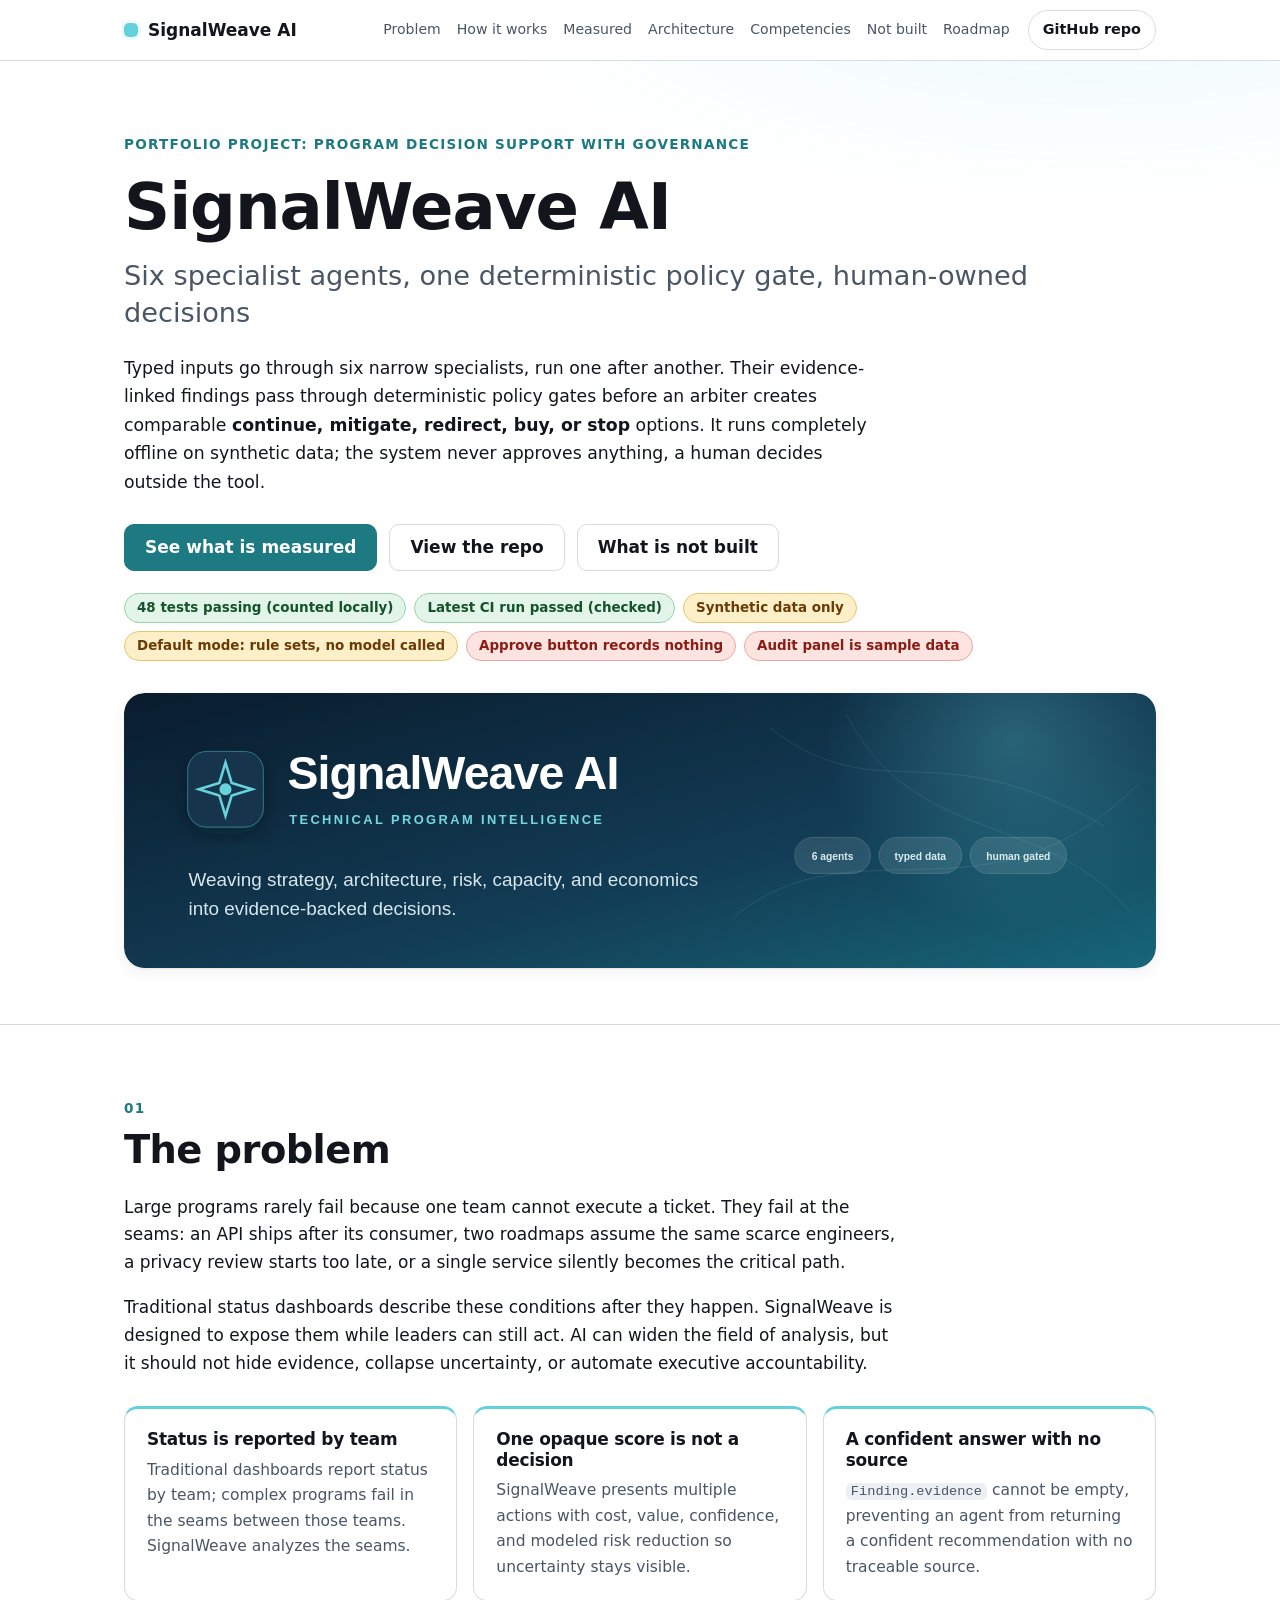
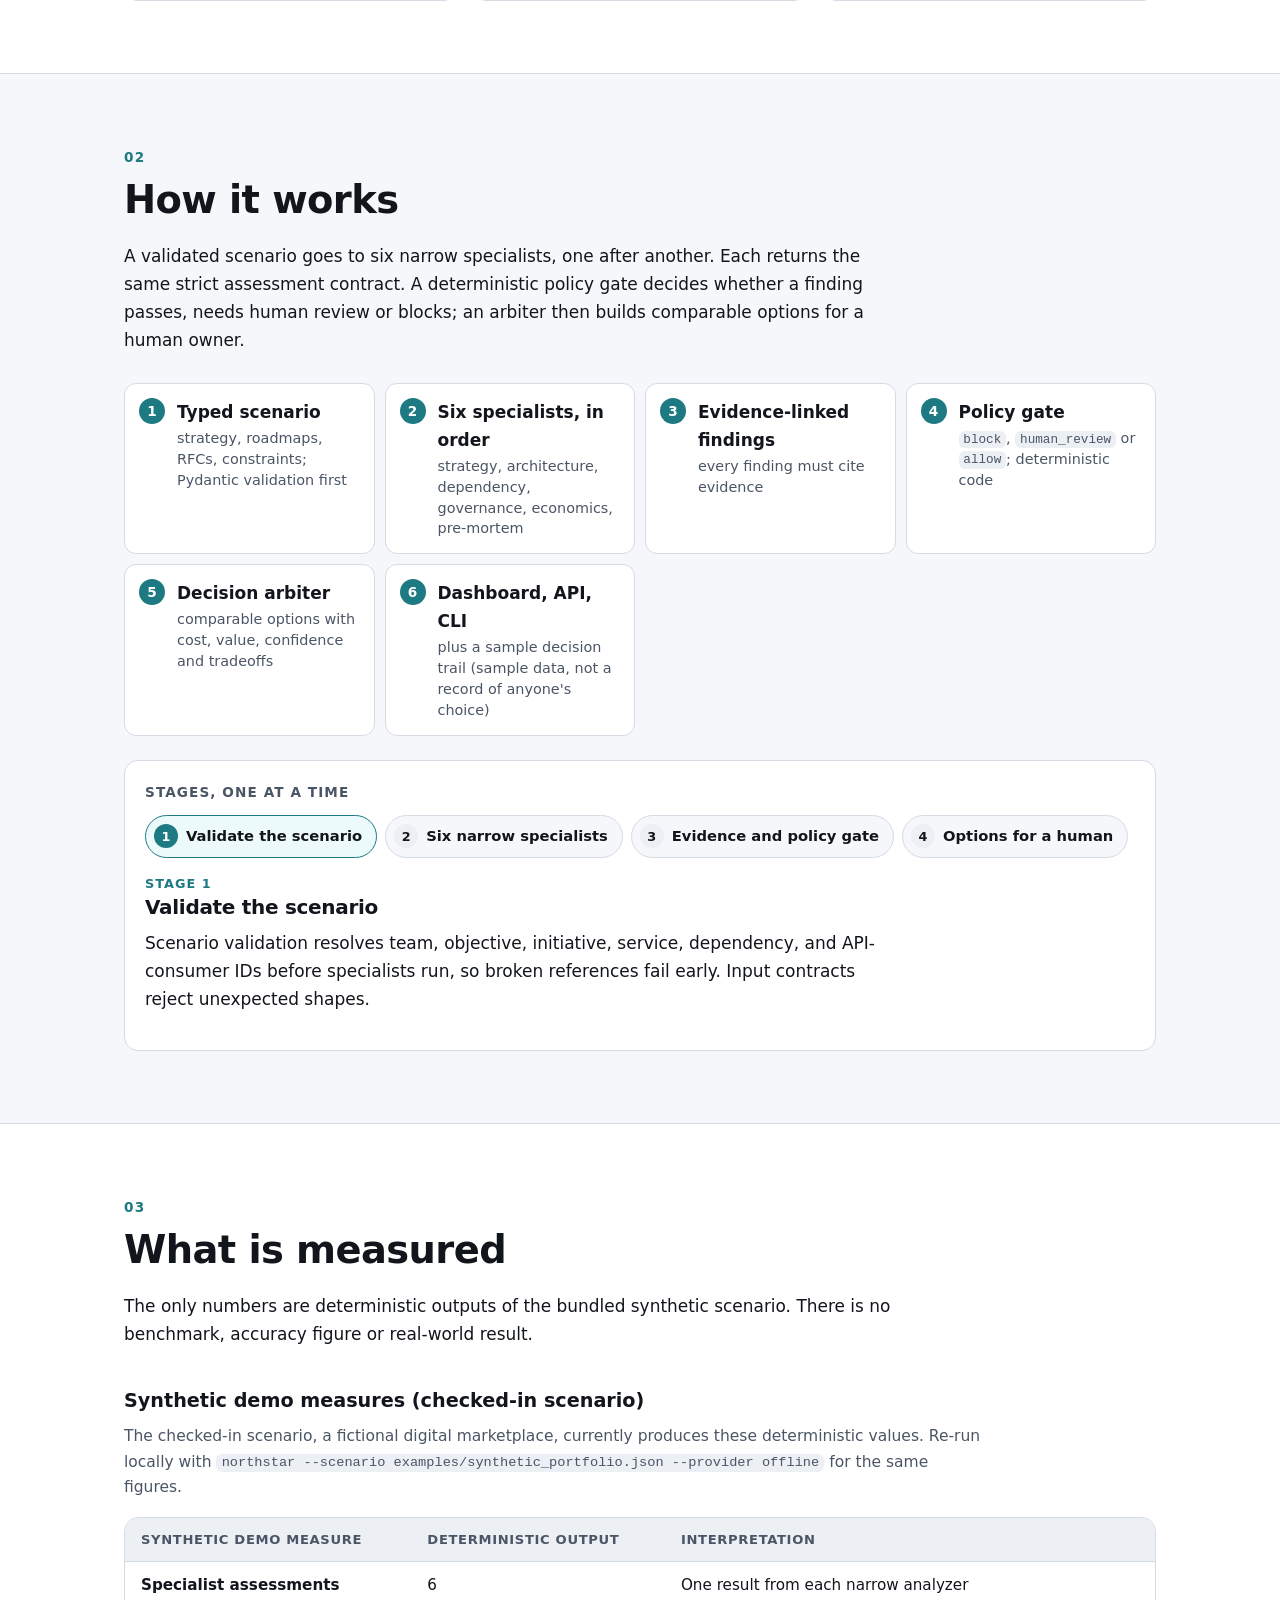
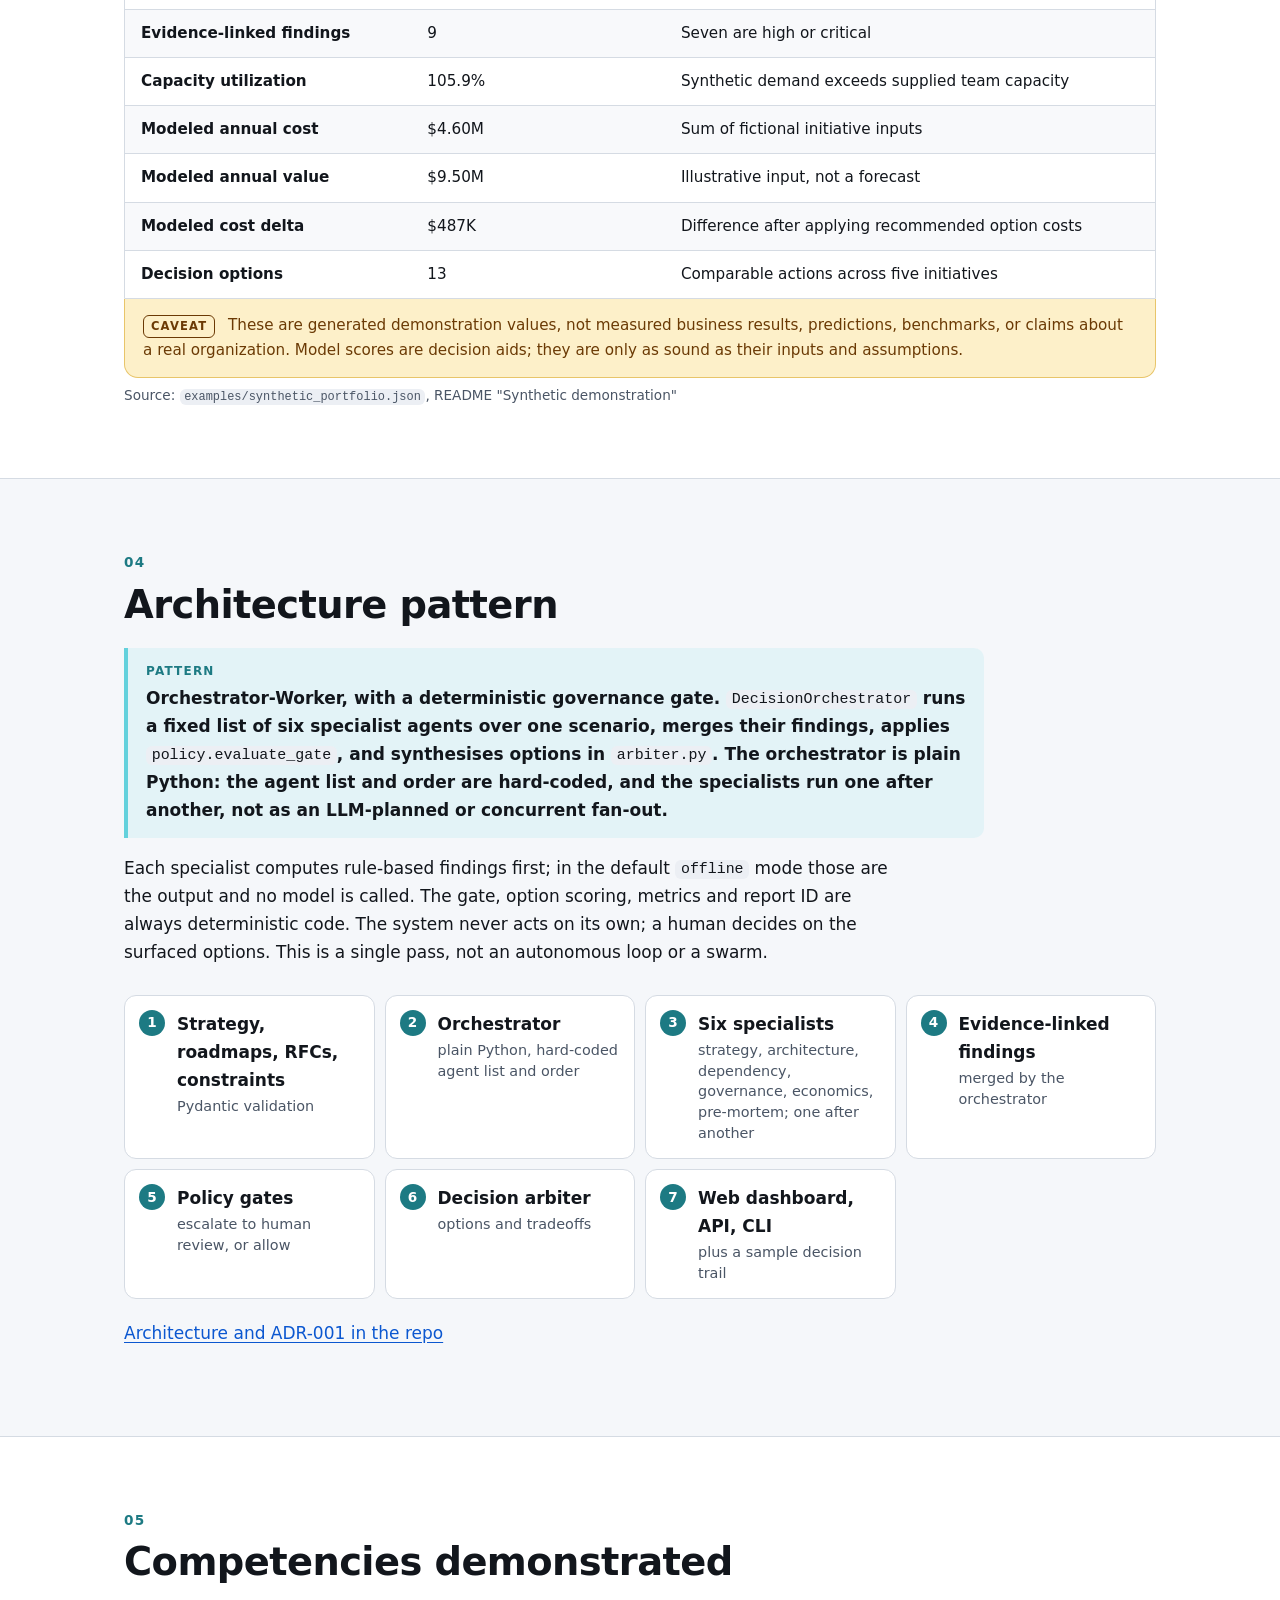
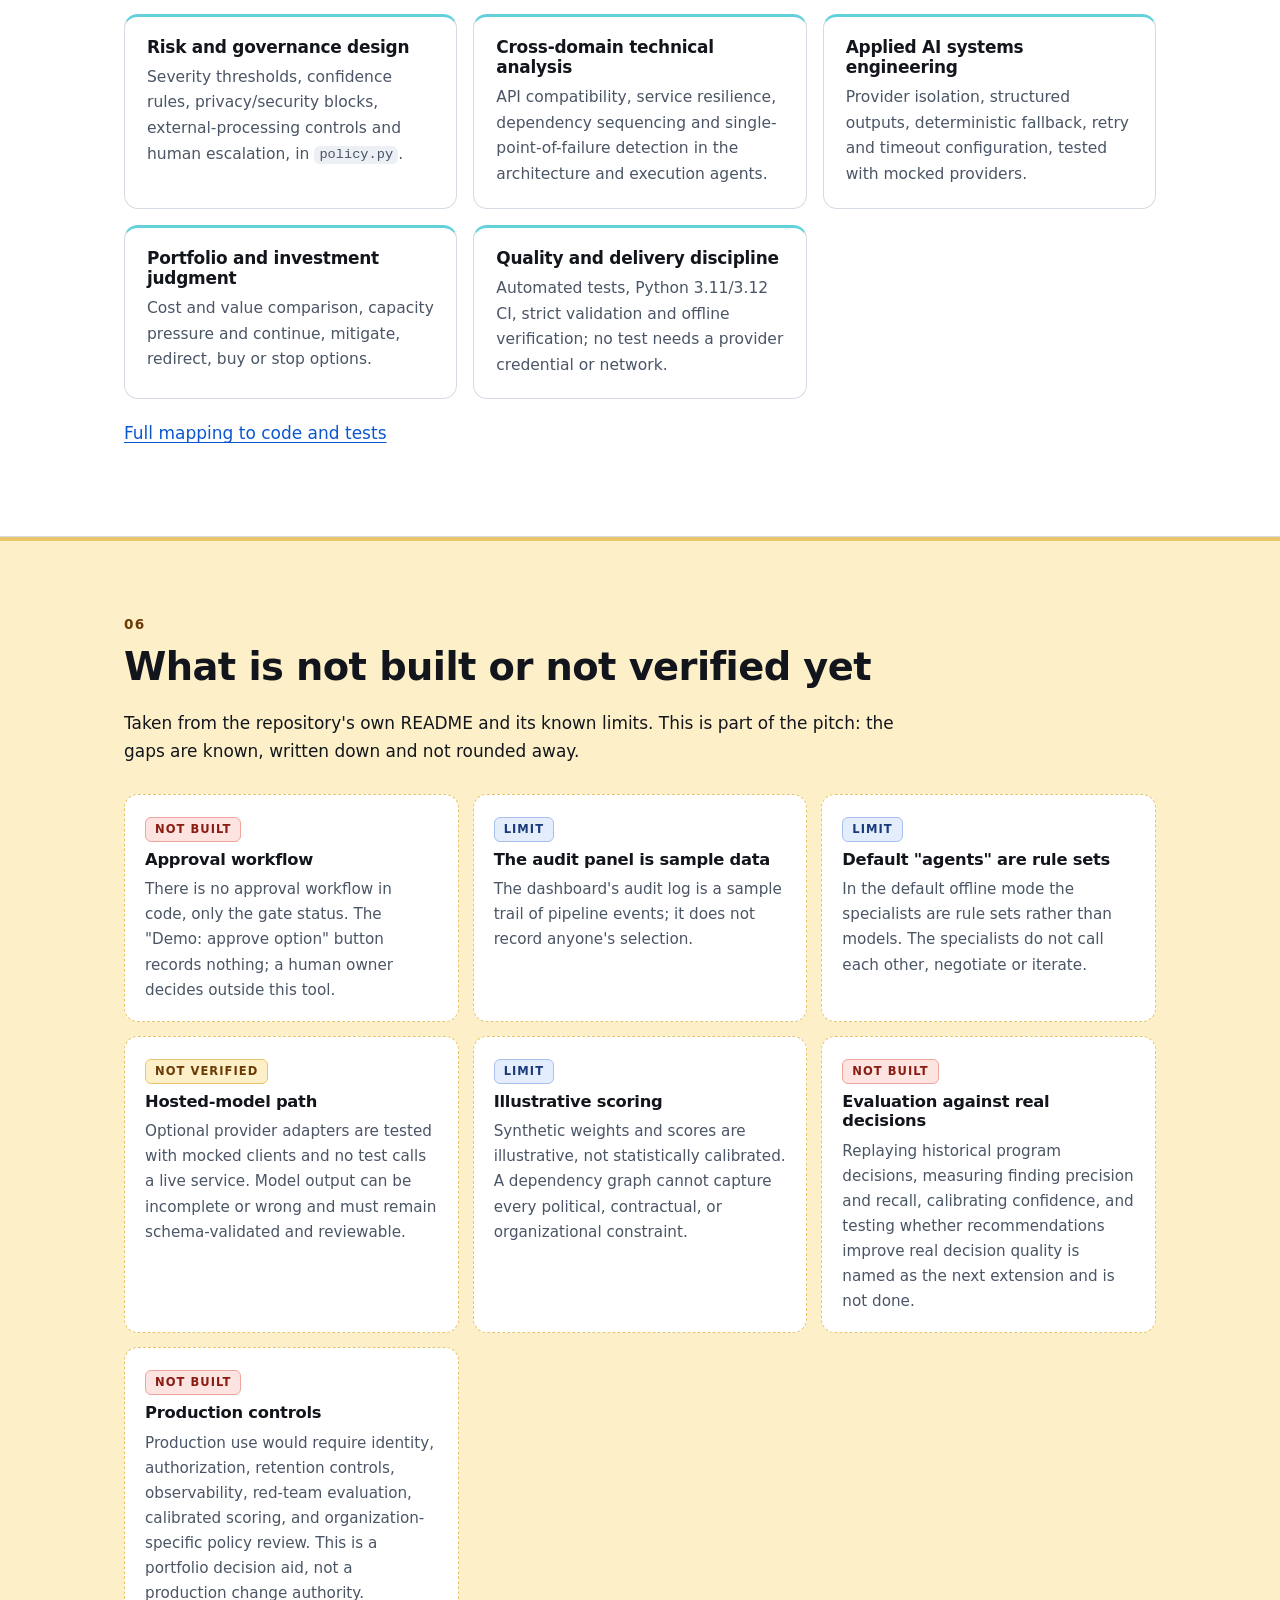
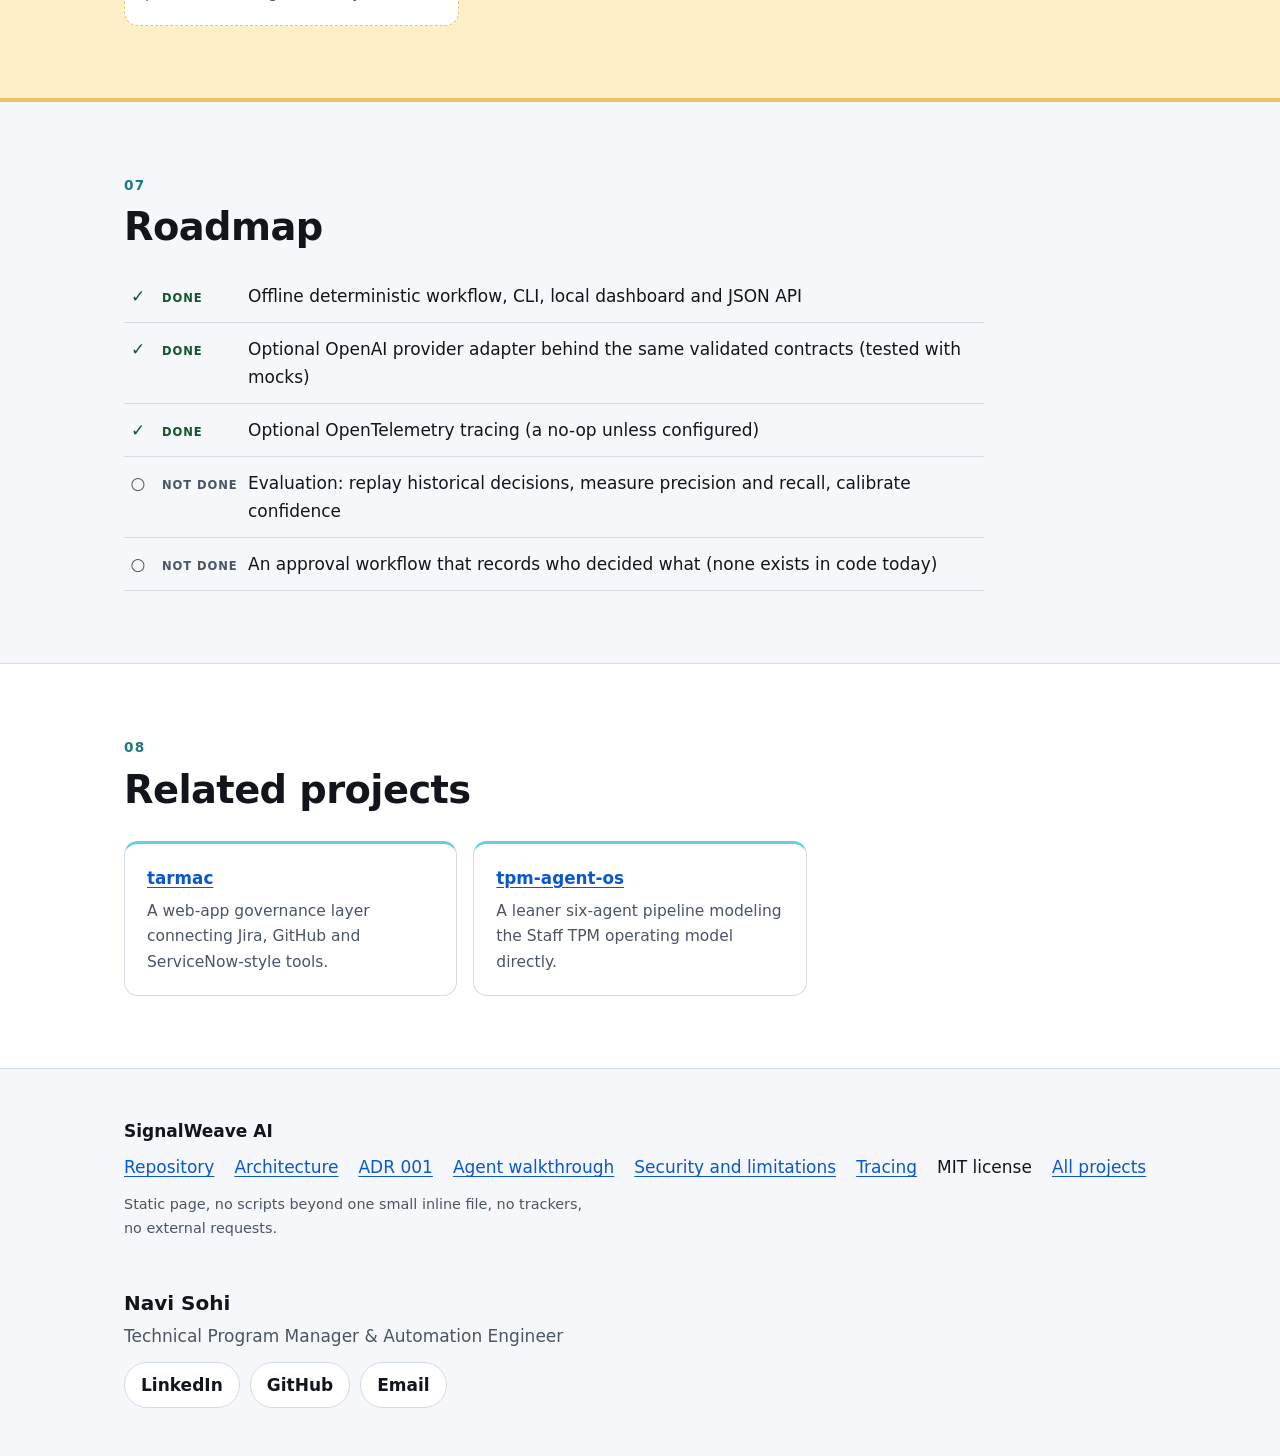
==== site/index.html @ 44e5e992 "Add project page (GitHub Pages) Adds a self-contained static page under site/ and a workflow that de" ====
<!doctype html>
<html lang="en">
<head>
<meta charset="utf-8">
<meta name="viewport" content="width=device-width, initial-scale=1">
<meta name="color-scheme" content="light dark">
<title>SignalWeave AI: Six specialist agents, one deterministic policy gate, human-owned decisions</title>
<meta name="description" content="Typed inputs go through six narrow specialists, run one after another. Their evidence-linked findings pass through deterministic policy gates before an arbiter creates comparable **continue, mitigate, redirect, buy, or stop** options. It runs completely offline on synthetic data; the system never approves anything, a human decides outside the tool.">
<style>/* Shared design system. Per-project accent variables are injected after this file. */
:root{
  --bg:#ffffff; --surface:#f5f7fa; --surface-2:#eceff4; --text:#12161c; --muted:#4a5565;
  --border:#d5dbe3; --link:#0b57d0;
  --ok-bg:#e3f4e8; --ok-fg:#14532d; --ok-bd:#9bd3ad;
  --sim-bg:#fdf0c9; --sim-fg:#6b3a05; --sim-bd:#e8c56a;
  --warn-bg:#fde4e1; --warn-fg:#8a1c14; --warn-bd:#eea59d;
  --info-bg:#e4edfc; --info-fg:#1b3a7a; --info-bd:#a9c0ee;
  --accent:#0b57d0; --accent-ink:#0b57d0; --accent-fill:#0b57d0; --on-accent:#ffffff; --accent-soft:#0b57d01f;
  --radius:14px; --shadow:0 1px 2px rgba(15,23,42,.06),0 4px 16px rgba(15,23,42,.06);
  --font:system-ui,-apple-system,"Segoe UI",Roboto,"Helvetica Neue",Arial,sans-serif;
  --mono:ui-monospace,SFMono-Regular,Menlo,Consolas,monospace;
  --header-h:60px;
}
@media (prefers-color-scheme:dark){
  :root{
    --bg:#0d1117; --surface:#161b22; --surface-2:#1e252e; --text:#e8ecf2; --muted:#a3adbb;
    --border:#2c3541; --link:#8ab4ff;
    --ok-bg:#12301f; --ok-fg:#8be0a6; --ok-bd:#235a37;
    --sim-bg:#3a2a0a; --sim-fg:#fcd34d; --sim-bd:#6b4d12;
    --warn-bg:#3d1816; --warn-fg:#ffaaa3; --warn-bd:#74302b;
    --info-bg:#14284a; --info-fg:#a5c4ff; --info-bd:#2b4a80;
    --accent-ink:#8ab4ff; --accent-fill:#2f6fe0; --on-accent:#ffffff; --accent-soft:#2f6fe026;
    --shadow:0 1px 2px rgba(0,0,0,.4),0 4px 16px rgba(0,0,0,.35);
  }
}
*,*::before,*::after{box-sizing:border-box}
html{scroll-behavior:smooth;scroll-padding-top:calc(var(--header-h) + 12px);-webkit-text-size-adjust:100%}
body{margin:0;background:var(--bg);color:var(--text);font:400 17px/1.65 var(--font);overflow-wrap:break-word}
img,svg{max-width:100%;height:auto;display:block}
a{color:var(--link);text-underline-offset:3px}
a:hover{text-decoration-thickness:2px}
code{font:500 .88em var(--mono);background:var(--surface-2);padding:.1em .38em;border-radius:6px;overflow-wrap:anywhere}
h1,h2,h3{line-height:1.2;margin:0;letter-spacing:-.015em}
p{margin:0 0 1em}
:focus-visible{outline:3px solid var(--accent-ink);outline-offset:3px;border-radius:6px}
.wrap{width:100%;max-width:1080px;margin:0 auto;padding:0 24px}
.skip{position:absolute;left:12px;top:-60px;background:var(--text);color:var(--bg);padding:10px 16px;border-radius:8px;z-index:100;font-weight:600}
.skip:focus{top:12px}

/* Header */
.site-header{position:sticky;top:0;z-index:50;background:color-mix(in srgb,var(--bg) 92%,transparent);backdrop-filter:saturate(1.4) blur(10px);border-bottom:1px solid var(--border)}
.bar{display:flex;align-items:center;gap:20px;min-height:var(--header-h)}
.brand{display:inline-flex;align-items:center;gap:10px;font-weight:700;color:var(--text);text-decoration:none;white-space:nowrap}
.brand-dot{width:14px;height:14px;border-radius:5px;background:var(--accent);box-shadow:0 0 0 3px var(--accent-soft)}
.site-header nav{display:flex;gap:4px;margin-left:auto;overflow-x:auto;scrollbar-width:none}
.site-header nav::-webkit-scrollbar{display:none}
.site-header nav a{color:var(--muted);text-decoration:none;padding:8px 10px;border-radius:8px;font-size:.92rem;font-weight:500;white-space:nowrap}
.brand{flex-shrink:0;white-space:nowrap}
@media (min-width:721px){
  .bar{flex-wrap:wrap;gap:6px 12px}
  .bar .btn-small{margin-left:auto}
  .site-header nav{flex:1 1 auto;justify-content:flex-end;flex-wrap:wrap;overflow:visible}
  .site-header nav a{padding:8px 6px;font-size:.88rem}
}
.site-header nav a:hover{color:var(--text);background:var(--surface-2)}
.btn-small{white-space:nowrap;font-size:.9rem;font-weight:600;text-decoration:none;color:var(--text);border:1px solid var(--border);padding:7px 14px;border-radius:999px}
.btn-small:hover{background:var(--surface-2)}

/* Hero */
.hero{padding:72px 0 56px;background:radial-gradient(900px 340px at 85% -10%,var(--accent-soft),transparent 70%),var(--bg);border-bottom:1px solid var(--border)}
.kicker{color:var(--accent-ink);font-weight:700;font-size:.85rem;letter-spacing:.09em;text-transform:uppercase;margin-bottom:14px}
.hero h1{font-size:clamp(2.4rem,6vw,4rem);font-weight:800}
.tagline{font-size:clamp(1.25rem,2.6vw,1.7rem);color:var(--muted);margin:12px 0 22px;font-weight:500;line-height:1.35}
.summary{max-width:760px;font-size:1.08rem}
.cta{display:flex;flex-wrap:wrap;gap:12px;margin:28px 0 22px}
.btn{display:inline-block;padding:12px 20px;border-radius:10px;font-weight:650;text-decoration:none;border:1.5px solid var(--border);color:var(--text);line-height:1.2}
.btn-primary{background:var(--accent-fill);border-color:var(--accent-fill);color:var(--on-accent)}
.btn-primary:hover{filter:brightness(1.08)}
.btn-ghost:hover{background:var(--surface-2)}
.chips{list-style:none;display:flex;flex-wrap:wrap;gap:8px;padding:0;margin:0 0 32px}
.chip{font-size:.84rem;font-weight:600;padding:5px 12px;border-radius:999px;border:1px solid;line-height:1.35}
.chip-ok{background:var(--ok-bg);color:var(--ok-fg);border-color:var(--ok-bd)}
.chip-sim{background:var(--sim-bg);color:var(--sim-fg);border-color:var(--sim-bd)}
.chip-warn{background:var(--warn-bg);color:var(--warn-fg);border-color:var(--warn-bd)}
.chip-info{background:var(--info-bg);color:var(--info-fg);border-color:var(--info-bd)}
.banner{border-radius:20px;box-shadow:var(--shadow);width:100%}

/* Sections */
.section{padding:72px 0;border-bottom:1px solid var(--border)}
.section.alt{background:var(--surface)}
.eyebrow{margin:0 0 8px;font-size:.85rem;font-weight:700;letter-spacing:.1em;color:var(--accent-ink)}
.section h2{font-size:clamp(1.7rem,3.6vw,2.4rem);font-weight:780;margin-bottom:20px}
.lede{max-width:780px;font-size:1.06rem}
.more{margin-top:20px}
.cards{list-style:none;margin:28px 0 0;padding:0;display:grid;gap:16px}
.cards-3{grid-template-columns:repeat(auto-fill,minmax(min(100%,300px),1fr))}
.cards li{background:var(--bg);border:1px solid var(--border);border-radius:var(--radius);padding:20px 22px;border-top:3px solid var(--accent)}
.section.alt .cards li{background:var(--bg)}
.cards h3{font-size:1.06rem;margin-bottom:8px}
.cards p{margin:0;color:var(--muted);font-size:.97rem}
.related .rel-name{font-weight:700;font-size:1.05rem;display:inline-block;margin-bottom:6px;overflow-wrap:anywhere}

/* How it works */
.diagram{margin:28px 0;background:#f8fafc;border:1px solid var(--border);border-radius:var(--radius);padding:8px;box-shadow:var(--shadow)}
.diagram img{border-radius:10px;width:100%}
.diagram figcaption{color:#475569;font-size:.9rem;padding:10px 12px 6px}
.stepper{background:var(--bg);border:1px solid var(--border);border-radius:var(--radius);padding:20px}
.stepper-hint{color:var(--muted);font-size:.85rem;font-weight:600;margin-bottom:12px;text-transform:uppercase;letter-spacing:.08em}
.tabs{display:flex;flex-wrap:wrap;gap:8px;margin-bottom:18px}
.tabs button{font:inherit;font-size:.92rem;font-weight:600;display:inline-flex;align-items:center;gap:8px;padding:8px 14px 8px 8px;border-radius:999px;border:1.5px solid var(--border);background:var(--surface);color:var(--text);cursor:pointer;text-align:left}
.tabs button:hover{background:var(--surface-2)}
.tab-n{display:inline-grid;place-items:center;width:24px;height:24px;border-radius:50%;background:var(--surface-2);font-size:.8rem}
.tabs button[aria-selected=true]{border-color:var(--accent-ink);background:var(--accent-soft)}
.tabs button[aria-selected=true] .tab-n{background:var(--accent-fill);color:var(--on-accent)}
.panel h3{font-size:1.25rem;margin-bottom:10px}
.panel-n{color:var(--accent-ink);font-size:.8rem;letter-spacing:.08em;text-transform:uppercase;display:block;margin-bottom:4px}
.panel p{max-width:760px}
.panel-note{color:var(--sim-fg);background:var(--sim-bg);border:1px solid var(--sim-bd);border-radius:10px;padding:10px 14px;font-size:.93rem;font-weight:500}
/* Without JS every stage is listed; with JS only the selected one. */
html:not(.js) .tabs,html:not(.js) .stepper-hint{display:none}
html:not(.js) .panel{padding:14px 0;border-top:1px solid var(--border)}
html.js .panel[hidden]{display:none}

/* Result tables */
.result{margin:36px 0 0;padding:0}
.result figcaption{font-size:1.2rem;font-weight:700;margin-bottom:8px}
.tbl-context{color:var(--muted);max-width:860px;font-size:.97rem}
.tbl-scroll{overflow-x:auto;border:1px solid var(--border);border-radius:var(--radius) var(--radius) 0 0;background:var(--bg)}
table{border-collapse:collapse;width:100%;font-size:.95rem}
th,td{text-align:left;padding:11px 16px;border-bottom:1px solid var(--border);vertical-align:top}
thead th{background:var(--surface-2);font-size:.82rem;text-transform:uppercase;letter-spacing:.05em;color:var(--muted);white-space:nowrap}
tbody th{font-weight:600}
tbody tr:last-child th,tbody tr:last-child td{border-bottom:0}
tbody tr:nth-child(even){background:color-mix(in srgb,var(--surface) 70%,transparent)}
.caveat{margin:0;padding:14px 18px;background:var(--sim-bg);color:var(--sim-fg);border:1px solid var(--sim-bd);border-top:0;border-radius:0 0 var(--radius) var(--radius);font-size:.95rem;font-weight:500}
.caveat-label{display:inline-block;font-size:.72rem;font-weight:800;letter-spacing:.1em;text-transform:uppercase;border:1.5px solid currentColor;border-radius:6px;padding:1px 7px;margin-right:8px}
.caveat code{background:rgba(0,0,0,.08)}
.tbl-notes{color:var(--muted);font-size:.95rem;margin-top:14px;max-width:860px}
.tbl-notes p{margin-bottom:.6em}
.tbl-source{color:var(--muted);font-size:.85rem;margin:6px 0 0}

/* Architecture */
.pattern{background:var(--accent-soft);border-left:4px solid var(--accent);padding:14px 18px;border-radius:0 10px 10px 0;font-weight:600;max-width:860px}
.pattern span{display:block;font-size:.75rem;letter-spacing:.1em;text-transform:uppercase;color:var(--accent-ink);margin-bottom:2px}
.flow{list-style:none;counter-reset:f;margin:28px 0 0;padding:0;display:grid;gap:10px;grid-template-columns:repeat(auto-fill,minmax(min(100%,240px),1fr))}
.flow li{counter-increment:f;position:relative;background:var(--bg);border:1px solid var(--border);border-radius:12px;padding:14px 16px 14px 52px;min-height:72px}
.flow li::before{content:counter(f);position:absolute;left:14px;top:14px;width:26px;height:26px;border-radius:50%;background:var(--accent-fill);color:var(--on-accent);display:grid;place-items:center;font-weight:700;font-size:.85rem}
.flow-label{display:block;font-weight:700}
.flow-detail{display:block;color:var(--muted);font-size:.9rem;line-height:1.45;margin-top:2px}
.flow + .stepper{margin-top:24px}

/* Not built */
.section.nb{background:var(--sim-bg);border-top:4px solid var(--sim-bd);border-bottom:4px solid var(--sim-bd)}
.section.nb .eyebrow{color:var(--sim-fg)}
.section.nb h2,.section.nb .lede{color:var(--text)}
.nb-list{list-style:none;margin:28px 0 0;padding:0;display:grid;gap:14px;grid-template-columns:repeat(auto-fill,minmax(min(100%,320px),1fr))}
.nb-list li{background:var(--bg);border:1.5px dashed var(--sim-bd);border-radius:var(--radius);padding:18px 20px}
.nb-list h3{font-size:1.02rem;margin:8px 0}
.nb-list p{margin:0;color:var(--muted);font-size:.95rem}
.status{display:inline-block;font-size:.72rem;font-weight:800;letter-spacing:.09em;text-transform:uppercase;padding:2px 9px;border-radius:6px;border:1.5px solid}
.status-not-built{background:var(--warn-bg);color:var(--warn-fg);border-color:var(--warn-bd)}
.status-not-verified{background:var(--sim-bg);color:var(--sim-fg);border-color:var(--sim-bd)}
.status-limit{background:var(--info-bg);color:var(--info-fg);border-color:var(--info-bd)}

/* Roadmap */
.roadmap{list-style:none;margin:8px 0 0;padding:0;max-width:860px}
.roadmap li{display:grid;grid-template-columns:28px 76px 1fr;gap:6px 10px;align-items:baseline;padding:12px 0;border-bottom:1px solid var(--border)}
.road-mark{font-weight:800;text-align:center}
.done .road-mark{color:var(--ok-fg)}
.todo .road-mark{color:var(--muted)}
.road-state{font-size:.72rem;font-weight:800;text-transform:uppercase;letter-spacing:.08em;color:var(--muted)}
.done .road-state{color:var(--ok-fg)}

/* Footer */
.site-footer{background:var(--surface);padding:48px 0}
.foot{display:flex;flex-wrap:wrap;gap:32px 64px;justify-content:space-between}
.foot-title{font-weight:700;margin-bottom:8px}
.foot-links{list-style:none;margin:0 0 12px;padding:0;display:flex;flex-wrap:wrap;gap:6px 20px}
.foot-note{color:var(--muted);font-size:.9rem;max-width:460px}
.contact{text-align:left}
.contact-name{font-size:1.25rem;font-weight:750;margin:0}
.contact-role{color:var(--muted);margin:2px 0 12px}
.contact-links{list-style:none;padding:0;margin:0;display:flex;gap:10px;flex-wrap:wrap}
.contact-links a{display:inline-block;padding:8px 16px;border-radius:999px;border:1.5px solid var(--border);color:var(--text);font-weight:600;text-decoration:none;background:var(--bg)}
.contact-links a:hover{border-color:var(--accent-ink)}

/* Hub */
.hub-grid{list-style:none;margin:28px 0 0;padding:0;display:grid;gap:24px;grid-template-columns:repeat(auto-fill,minmax(min(100%,440px),1fr))}
.hub-card{background:var(--bg);border:1px solid var(--border);border-radius:18px;padding:18px;box-shadow:var(--shadow);display:flex;flex-direction:column;border-top:4px solid var(--accent)}
.hub-card img{border-radius:12px;margin-bottom:16px}
.hub-card h2{font-size:1.6rem;margin:0 0 4px}
.hub-card h2 a{color:var(--text);text-decoration:none}
.hub-card h2 a:hover{color:var(--accent-ink);text-decoration:underline}
.tagline-sm{color:var(--accent-ink);font-weight:650;margin-bottom:10px}
.hub-card .chips{margin:6px 0 20px}
.card-links{margin:auto 0 0;display:flex;flex-wrap:wrap;gap:10px}

@media (max-width:720px){
  body{font-size:16px}
  .wrap{padding:0 18px}
  .bar{flex-wrap:wrap;gap:6px 12px;padding-top:8px;padding-bottom:4px}
  .site-header nav{order:3;width:100%;margin-left:-8px;padding-bottom:4px}
  .btn-small{margin-left:auto}
  :root{--header-h:96px}
  .hero{padding:40px 0 36px}
  .section{padding:48px 0}
  .stepper{padding:14px}
  .roadmap li{grid-template-columns:24px 1fr;}
  .road-state{grid-column:2}
  .road-text{grid-column:2}
  th,td{padding:10px 12px}
  .tbl-scroll.wide table{min-width:560px}
  .diagram-scroll{overflow-x:auto}
  .diagram-scroll img{min-width:760px}
  .scroll-hint{display:block}
}
@media (prefers-reduced-motion:reduce){
  html{scroll-behavior:auto}
  *{transition:none!important;animation:none!important}
}
@media print{.site-header,.skip{display:none}}
thead code{text-transform:none;background:none;padding:0;letter-spacing:0}
.diagram-scroll{border-radius:10px}
.scroll-hint{display:none;color:var(--muted);font-size:.85rem;margin:-14px 0 20px}
.hero h1+.summary{margin-top:20px}
:root{--accent:#63d1dc;--accent-ink:#1d7a83;--accent-fill:#1d7a83;--on-accent:#ffffff;--accent-soft:#63d1dc1f;}@media (prefers-color-scheme:dark){:root{--accent-ink:#63d1dc;--accent-fill:#63d1dc;--on-accent:#0b0f14;--accent-soft:#63d1dc26;}}</style>
</head>
<body>
<a class="skip" href="#main">Skip to content</a><header class="site-header"><div class="wrap bar"><a class="brand" href="https://plainjane20.github.io/projects/"><span class="brand-dot" aria-hidden="true"></span>SignalWeave AI</a><nav aria-label="Sections"><a href="#problem">Problem</a><a href="#how">How it works</a><a href="#measured">Measured</a><a href="#architecture">Architecture</a><a href="#competencies">Competencies</a><a href="#not-built">Not built</a><a href="#roadmap">Roadmap</a></nav><a class="btn-small" href="https://github.com/PlainJane20/signalweave-ai" rel="noopener noreferrer" target="_blank">GitHub repo</a></div></header><main id="main"><section class="hero" aria-labelledby="hero-h"><div class="wrap"><p class="kicker">Portfolio project: program decision support with governance</p><h1 id="hero-h">SignalWeave AI</h1><p class="tagline">Six specialist agents, one deterministic policy gate, human-owned decisions</p><p class="summary">Typed inputs go through six narrow specialists, run one after another. Their evidence-linked findings pass through deterministic policy gates before an arbiter creates comparable <strong>continue, mitigate, redirect, buy, or stop</strong> options. It runs completely offline on synthetic data; the system never approves anything, a human decides outside the tool.</p><p class="cta"><a class="btn btn-primary" href="#measured">See what is measured</a><a class="btn btn-ghost" href="https://github.com/PlainJane20/signalweave-ai" rel="noopener noreferrer" target="_blank">View the repo</a><a class="btn btn-ghost" href="#not-built">What is not built</a></p><ul class="chips" aria-label="Status"><li class="chip chip-ok">48 tests passing (counted locally)</li><li class="chip chip-ok">Latest CI run passed (checked)</li><li class="chip chip-sim">Synthetic data only</li><li class="chip chip-sim">Default mode: rule sets, no model called</li><li class="chip chip-warn">Approve button records nothing</li><li class="chip chip-warn">Audit panel is sample data</li></ul><img class="banner" src="assets/banner.svg" alt="SignalWeave AI banner: evidence-backed technical program decisions" width="1200" height="320"></div></section><section id="problem" class="section " aria-labelledby="problem-h"><div class="wrap"><p class="eyebrow"><span>01</span></p><h2 id="problem-h">The problem</h2><p class="lede">Large programs rarely fail because one team cannot execute a ticket. They fail at the seams: an API ships after its consumer, two roadmaps assume the same scarce engineers, a privacy review starts too late, or a single service silently becomes the critical path.</p><p class="lede">Traditional status dashboards describe these conditions after they happen. SignalWeave is designed to expose them while leaders can still act. AI can widen the field of analysis, but it should not hide evidence, collapse uncertainty, or automate executive accountability.</p><ul class="cards cards-3"><li><h3>Status is reported by team</h3><p>Traditional dashboards report status by team; complex programs fail in the seams between those teams. SignalWeave analyzes the seams.</p></li><li><h3>One opaque score is not a decision</h3><p>SignalWeave presents multiple actions with cost, value, confidence, and modeled risk reduction so uncertainty stays visible.</p></li><li><h3>A confident answer with no source</h3><p><code>Finding.evidence</code> cannot be empty, preventing an agent from returning a confident recommendation with no traceable source.</p></li></ul></div></section><section id="how" class="section alt" aria-labelledby="how-h"><div class="wrap"><p class="eyebrow"><span>02</span></p><h2 id="how-h">How it works</h2><p class="lede">A validated scenario goes to six narrow specialists, one after another. Each returns the same strict assessment contract. A deterministic policy gate decides whether a finding passes, needs human review or blocks; an arbiter then builds comparable options for a human owner.</p><ol class="flow"><li><span class="flow-label">Typed scenario</span><span class="flow-detail">strategy, roadmaps, RFCs, constraints; Pydantic validation first</span></li><li><span class="flow-label">Six specialists, in order</span><span class="flow-detail">strategy, architecture, dependency, governance, economics, pre-mortem</span></li><li><span class="flow-label">Evidence-linked findings</span><span class="flow-detail">every finding must cite evidence</span></li><li><span class="flow-label">Policy gate</span><span class="flow-detail"><code>block</code>, <code>human_review</code> or <code>allow</code>; deterministic code</span></li><li><span class="flow-label">Decision arbiter</span><span class="flow-detail">comparable options with cost, value, confidence and tradeoffs</span></li><li><span class="flow-label">Dashboard, API, CLI</span><span class="flow-detail">plus a sample decision trail (sample data, not a record of anyone&#x27;s choice)</span></li></ol><div class="stepper" data-stepper><p class="stepper-hint">Stages, one at a time</p><div class="tabs" role="tablist" aria-label="Stages"><button type="button" role="tab" id="tab-0" aria-controls="panel-0" aria-selected="true" tabindex="0"><span class="tab-n">1</span><span class="tab-t">Validate the scenario</span></button><button type="button" role="tab" id="tab-1" aria-controls="panel-1" aria-selected="false" tabindex="-1"><span class="tab-n">2</span><span class="tab-t">Six narrow specialists</span></button><button type="button" role="tab" id="tab-2" aria-controls="panel-2" aria-selected="false" tabindex="-1"><span class="tab-n">3</span><span class="tab-t">Evidence and policy gate</span></button><button type="button" role="tab" id="tab-3" aria-controls="panel-3" aria-selected="false" tabindex="-1"><span class="tab-n">4</span><span class="tab-t">Options for a human</span></button></div><div class="panels"><div role="tabpanel" id="panel-0" aria-labelledby="tab-0" class="panel"><h3><span class="panel-n">Stage 1</span> Validate the scenario</h3><p>Scenario validation resolves team, objective, initiative, service, dependency, and API-consumer IDs before specialists run, so broken references fail early. Input contracts reject unexpected shapes.</p></div><div role="tabpanel" id="panel-1" aria-labelledby="tab-1" class="panel" data-later><h3><span class="panel-n">Stage 2</span> Six narrow specialists</h3><p>Each agent owns one analytical lens and returns the same strict <code>AgentAssessment</code> contract. They run one after another and do not call each other, negotiate or iterate.</p><p class="panel-note">In the default <code>offline</code> mode these agents are rule sets, not models. With <code>NORTHSTAR_PROVIDER=openai</code> a model&#x27;s structured assessment replaces the rule-based one, and any provider error falls back to the rules.</p></div><div role="tabpanel" id="panel-2" aria-labelledby="tab-2" class="panel" data-later><h3><span class="panel-n">Stage 3</span> Evidence and policy gate</h3><p>The gate returns <code>block</code>, <code>human_review</code> or <code>allow</code>. High severity, low confidence, irreversible, privacy or security findings are escalated for human review. Agent output is treated as untrusted data until schema validation and policy evaluation succeed.</p></div><div role="tabpanel" id="panel-3" aria-labelledby="tab-3" class="panel" data-later><h3><span class="panel-n">Stage 4</span> Options for a human</h3><p>The arbiter creates comparable options with confidence, evidence, owners and the human approvals they would require. Approval itself happens outside the tool.</p><p class="panel-note">There is no approval workflow in code, only the gate status. The dashboard&#x27;s &quot;Demo: approve option&quot; button just updates on-page text, is labelled as a demonstration, and records nothing.</p></div></div></div></div></section><section id="measured" class="section " aria-labelledby="measured-h"><div class="wrap"><p class="eyebrow"><span>03</span></p><h2 id="measured-h">What is measured</h2><p class="lede">The only numbers are deterministic outputs of the bundled synthetic scenario. There is no benchmark, accuracy figure or real-world result.</p><figure class="result" aria-labelledby="tbl-0-cap"><figcaption id="tbl-0-cap">Synthetic demo measures (checked-in scenario)</figcaption><p class="tbl-context">The checked-in scenario, a fictional digital marketplace, currently produces these deterministic values. Re-run locally with <code>northstar --scenario examples/synthetic_portfolio.json --provider offline</code> for the same figures.</p><div class="tbl-scroll wide" role="region" aria-labelledby="tbl-0-cap" tabindex="0"><table><thead><tr><th scope="col">Synthetic demo measure</th><th scope="col">Deterministic output</th><th scope="col">Interpretation</th></tr></thead><tbody><tr><th scope="row">Specialist assessments</th><td>6</td><td>One result from each narrow analyzer</td></tr><tr><th scope="row">Evidence-linked findings</th><td>9</td><td>Seven are high or critical</td></tr><tr><th scope="row">Capacity utilization</th><td>105.9%</td><td>Synthetic demand exceeds supplied team capacity</td></tr><tr><th scope="row">Modeled annual cost</th><td>$4.60M</td><td>Sum of fictional initiative inputs</td></tr><tr><th scope="row">Modeled annual value</th><td>$9.50M</td><td>Illustrative input, not a forecast</td></tr><tr><th scope="row">Modeled cost delta</th><td>$487K</td><td>Difference after applying recommended option costs</td></tr><tr><th scope="row">Decision options</th><td>13</td><td>Comparable actions across five initiatives</td></tr></tbody></table></div><p class="caveat"><span class="caveat-label">Caveat</span> These are generated demonstration values, not measured business results, predictions, benchmarks, or claims about a real organization. Model scores are decision aids; they are only as sound as their inputs and assumptions.</p><p class="tbl-source">Source: <code>examples/synthetic_portfolio.json</code>, README &quot;Synthetic demonstration&quot;</p></figure></div></section><section id="architecture" class="section alt" aria-labelledby="architecture-h"><div class="wrap"><p class="eyebrow"><span>04</span></p><h2 id="architecture-h">Architecture pattern</h2><p class="pattern"><span>Pattern</span> Orchestrator-Worker, with a deterministic governance gate. <code>DecisionOrchestrator</code> runs a fixed list of six specialist agents over one scenario, merges their findings, applies <code>policy.evaluate_gate</code>, and synthesises options in <code>arbiter.py</code>. The orchestrator is plain Python: the agent list and order are hard-coded, and the specialists run one after another, not as an LLM-planned or concurrent fan-out.</p><p class="lede">Each specialist computes rule-based findings first; in the default <code>offline</code> mode those are the output and no model is called. The gate, option scoring, metrics and report ID are always deterministic code. The system never acts on its own; a human decides on the surfaced options. This is a single pass, not an autonomous loop or a swarm.</p><ol class="flow"><li><span class="flow-label">Strategy, roadmaps, RFCs, constraints</span><span class="flow-detail">Pydantic validation</span></li><li><span class="flow-label">Orchestrator</span><span class="flow-detail">plain Python, hard-coded agent list and order</span></li><li><span class="flow-label">Six specialists</span><span class="flow-detail">strategy, architecture, dependency, governance, economics, pre-mortem; one after another</span></li><li><span class="flow-label">Evidence-linked findings</span><span class="flow-detail">merged by the orchestrator</span></li><li><span class="flow-label">Policy gates</span><span class="flow-detail">escalate to human review, or allow</span></li><li><span class="flow-label">Decision arbiter</span><span class="flow-detail">options and tradeoffs</span></li><li><span class="flow-label">Web dashboard, API, CLI</span><span class="flow-detail">plus a sample decision trail</span></li></ol><p class="more"><a href="https://github.com/PlainJane20/signalweave-ai/blob/main/docs/ARCHITECTURE.md" rel="noopener noreferrer" target="_blank">Architecture and ADR-001 in the repo</a></p></div></section><section id="competencies" class="section " aria-labelledby="competencies-h"><div class="wrap"><p class="eyebrow"><span>05</span></p><h2 id="competencies-h">Competencies demonstrated</h2><ul class="cards cards-3"><li><h3>Risk and governance design</h3><p>Severity thresholds, confidence rules, privacy/security blocks, external-processing controls and human escalation, in <code>policy.py</code>.</p></li><li><h3>Cross-domain technical analysis</h3><p>API compatibility, service resilience, dependency sequencing and single-point-of-failure detection in the architecture and execution agents.</p></li><li><h3>Applied AI systems engineering</h3><p>Provider isolation, structured outputs, deterministic fallback, retry and timeout configuration, tested with mocked providers.</p></li><li><h3>Portfolio and investment judgment</h3><p>Cost and value comparison, capacity pressure and continue, mitigate, redirect, buy or stop options.</p></li><li><h3>Quality and delivery discipline</h3><p>Automated tests, Python 3.11/3.12 CI, strict validation and offline verification; no test needs a provider credential or network.</p></li></ul><p class="more"><a href="https://github.com/PlainJane20/signalweave-ai/blob/main/docs/COMPETENCY_MAP.md" rel="noopener noreferrer" target="_blank">Full mapping to code and tests</a></p></div></section><section id="not-built" class="section nb" aria-labelledby="not-built-h"><div class="wrap"><p class="eyebrow"><span>06</span></p><h2 id="not-built-h">What is not built or not verified yet</h2><p class="lede">Taken from the repository&#x27;s own README and its known limits. This is part of the pitch: the gaps are known, written down and not rounded away.</p><ul class="nb-list"><li><span class="status status-not-built">not built</span><h3>Approval workflow</h3><p>There is no approval workflow in code, only the gate status. The &quot;Demo: approve option&quot; button records nothing; a human owner decides outside this tool.</p></li><li><span class="status status-limit">limit</span><h3>The audit panel is sample data</h3><p>The dashboard&#x27;s audit log is a sample trail of pipeline events; it does not record anyone&#x27;s selection.</p></li><li><span class="status status-limit">limit</span><h3>Default &quot;agents&quot; are rule sets</h3><p>In the default offline mode the specialists are rule sets rather than models. The specialists do not call each other, negotiate or iterate.</p></li><li><span class="status status-not-verified">not verified</span><h3>Hosted-model path</h3><p>Optional provider adapters are tested with mocked clients and no test calls a live service. Model output can be incomplete or wrong and must remain schema-validated and reviewable.</p></li><li><span class="status status-limit">limit</span><h3>Illustrative scoring</h3><p>Synthetic weights and scores are illustrative, not statistically calibrated. A dependency graph cannot capture every political, contractual, or organizational constraint.</p></li><li><span class="status status-not-built">not built</span><h3>Evaluation against real decisions</h3><p>Replaying historical program decisions, measuring finding precision and recall, calibrating confidence, and testing whether recommendations improve real decision quality is named as the next extension and is not done.</p></li><li><span class="status status-not-built">not built</span><h3>Production controls</h3><p>Production use would require identity, authorization, retention controls, observability, red-team evaluation, calibrated scoring, and organization-specific policy review. This is a portfolio decision aid, not a production change authority.</p></li></ul></div></section><section id="roadmap" class="section alt" aria-labelledby="roadmap-h"><div class="wrap"><p class="eyebrow"><span>07</span></p><h2 id="roadmap-h">Roadmap</h2><ul class="roadmap"><li class="done"><span class="road-mark" aria-hidden="true">&#10003;</span><span class="road-state">Done</span><span class="road-text">Offline deterministic workflow, CLI, local dashboard and JSON API</span></li><li class="done"><span class="road-mark" aria-hidden="true">&#10003;</span><span class="road-state">Done</span><span class="road-text">Optional OpenAI provider adapter behind the same validated contracts (tested with mocks)</span></li><li class="done"><span class="road-mark" aria-hidden="true">&#10003;</span><span class="road-state">Done</span><span class="road-text">Optional OpenTelemetry tracing (a no-op unless configured)</span></li><li class="todo"><span class="road-mark" aria-hidden="true">&#9675;</span><span class="road-state">Not done</span><span class="road-text">Evaluation: replay historical decisions, measure precision and recall, calibrate confidence</span></li><li class="todo"><span class="road-mark" aria-hidden="true">&#9675;</span><span class="road-state">Not done</span><span class="road-text">An approval workflow that records who decided what (none exists in code today)</span></li></ul></div></section><section id="related" class="section " aria-labelledby="related-h"><div class="wrap"><p class="eyebrow"><span>08</span></p><h2 id="related-h">Related projects</h2><ul class="cards cards-3 related"><li><a class="rel-name" href="https://github.com/PlainJane20/tarmac" rel="noopener noreferrer" target="_blank">tarmac</a><p>A web-app governance layer connecting Jira, GitHub and ServiceNow-style tools.</p></li><li><a class="rel-name" href="https://github.com/PlainJane20/tpm-agent-os" rel="noopener noreferrer" target="_blank">tpm-agent-os</a><p>A leaner six-agent pipeline modeling the Staff TPM operating model directly.</p></li></ul></div></section></main><footer class="site-footer"><div class="wrap foot"><div><p class="foot-title">SignalWeave AI</p><ul class="foot-links"><li><a href="https://github.com/PlainJane20/signalweave-ai" rel="noopener noreferrer" target="_blank">Repository</a></li><li><a href="https://github.com/PlainJane20/signalweave-ai/blob/main/docs/ARCHITECTURE.md" rel="noopener noreferrer" target="_blank">Architecture</a></li><li><a href="https://github.com/PlainJane20/signalweave-ai/blob/main/docs/adr/001-human-governed-orchestration.md" rel="noopener noreferrer" target="_blank">ADR 001</a></li><li><a href="https://github.com/PlainJane20/signalweave-ai/blob/main/docs/AGENT_WALKTHROUGH.md" rel="noopener noreferrer" target="_blank">Agent walkthrough</a></li><li><a href="https://github.com/PlainJane20/signalweave-ai/blob/main/docs/SECURITY.md" rel="noopener noreferrer" target="_blank">Security and limitations</a></li><li><a href="https://github.com/PlainJane20/signalweave-ai/blob/main/docs/TRACING.md" rel="noopener noreferrer" target="_blank">Tracing</a></li><li>MIT license</li><li><a href="https://plainjane20.github.io/projects/">All projects</a></li></ul><p class="foot-note">Static page, no scripts beyond one small inline file, no trackers, no external requests.</p></div><div class="contact" id="contact"><p class="contact-name">Navi Sohi</p><p class="contact-role">Technical Program Manager &amp; Automation Engineer</p><ul class="contact-links"><li><a href="https://www.linkedin.com/in/navisohi/" rel="noopener noreferrer" target="_blank">LinkedIn</a></li><li><a href="https://github.com/PlainJane20" rel="noopener noreferrer" target="_blank">GitHub</a></li><li><a href="mailto:nks.ai.dev@gmail.com">Email</a></li></ul></div></div></footer>
<script>/* Progressive enhancement: turns the stage list into an accessible tab set. */
(function () {
  var root = document.documentElement;
  root.classList.add("js");
  document.querySelectorAll("[data-stepper]").forEach(function (box) {
    var tabs = Array.prototype.slice.call(box.querySelectorAll('[role="tab"]'));
    var panels = Array.prototype.slice.call(box.querySelectorAll('[role="tabpanel"]'));
    function select(i, focus) {
      tabs.forEach(function (t, j) {
        t.setAttribute("aria-selected", j === i ? "true" : "false");
        t.tabIndex = j === i ? 0 : -1;
      });
      panels.forEach(function (p, j) { p.hidden = j !== i; });
      if (focus) tabs[i].focus();
    }
    tabs.forEach(function (t, i) {
      t.addEventListener("click", function () { select(i, false); });
      t.addEventListener("keydown", function (e) {
        var n = tabs.length, k = null;
        if (e.key === "ArrowRight" || e.key === "ArrowDown") k = (i + 1) % n;
        else if (e.key === "ArrowLeft" || e.key === "ArrowUp") k = (i + n - 1) % n;
        else if (e.key === "Home") k = 0;
        else if (e.key === "End") k = n - 1;
        if (k !== null) { e.preventDefault(); select(k, true); }
      });
    });
    select(0, false);
  });
})();
</script>
</body>
</html>
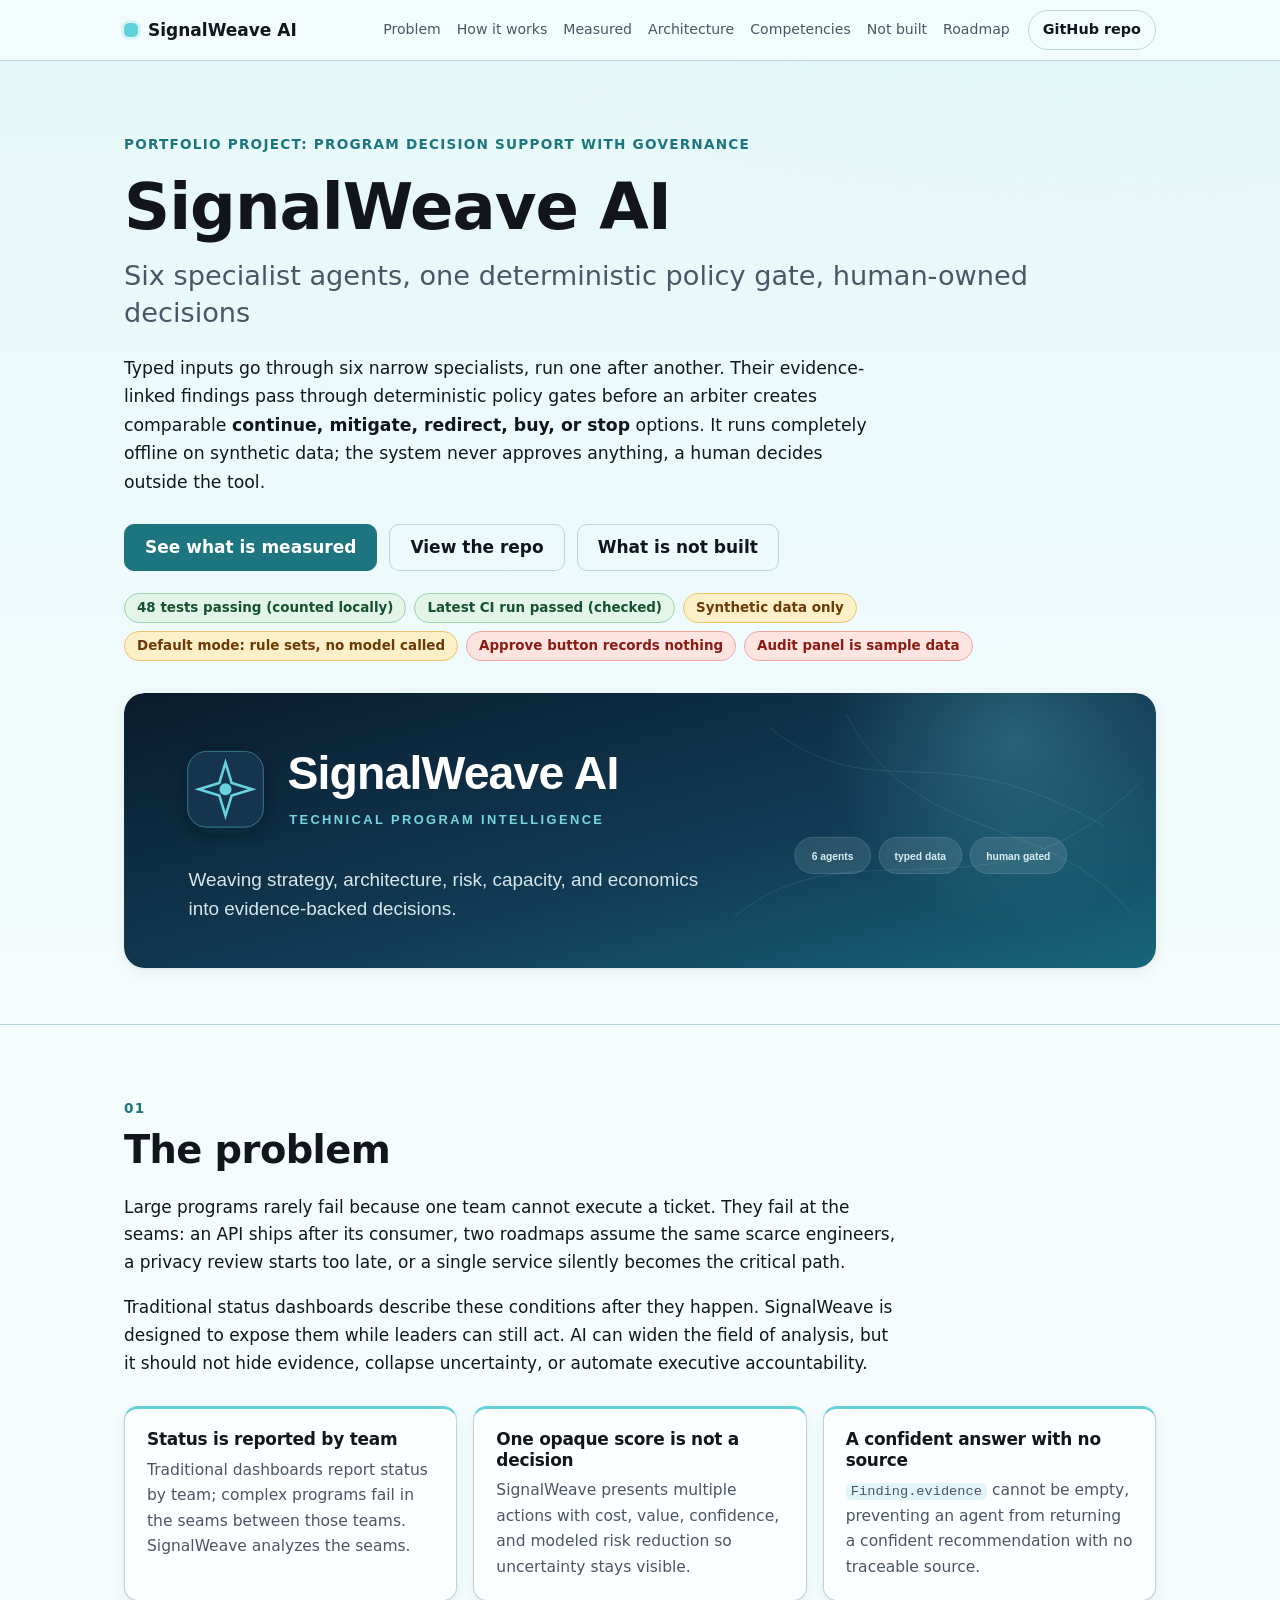
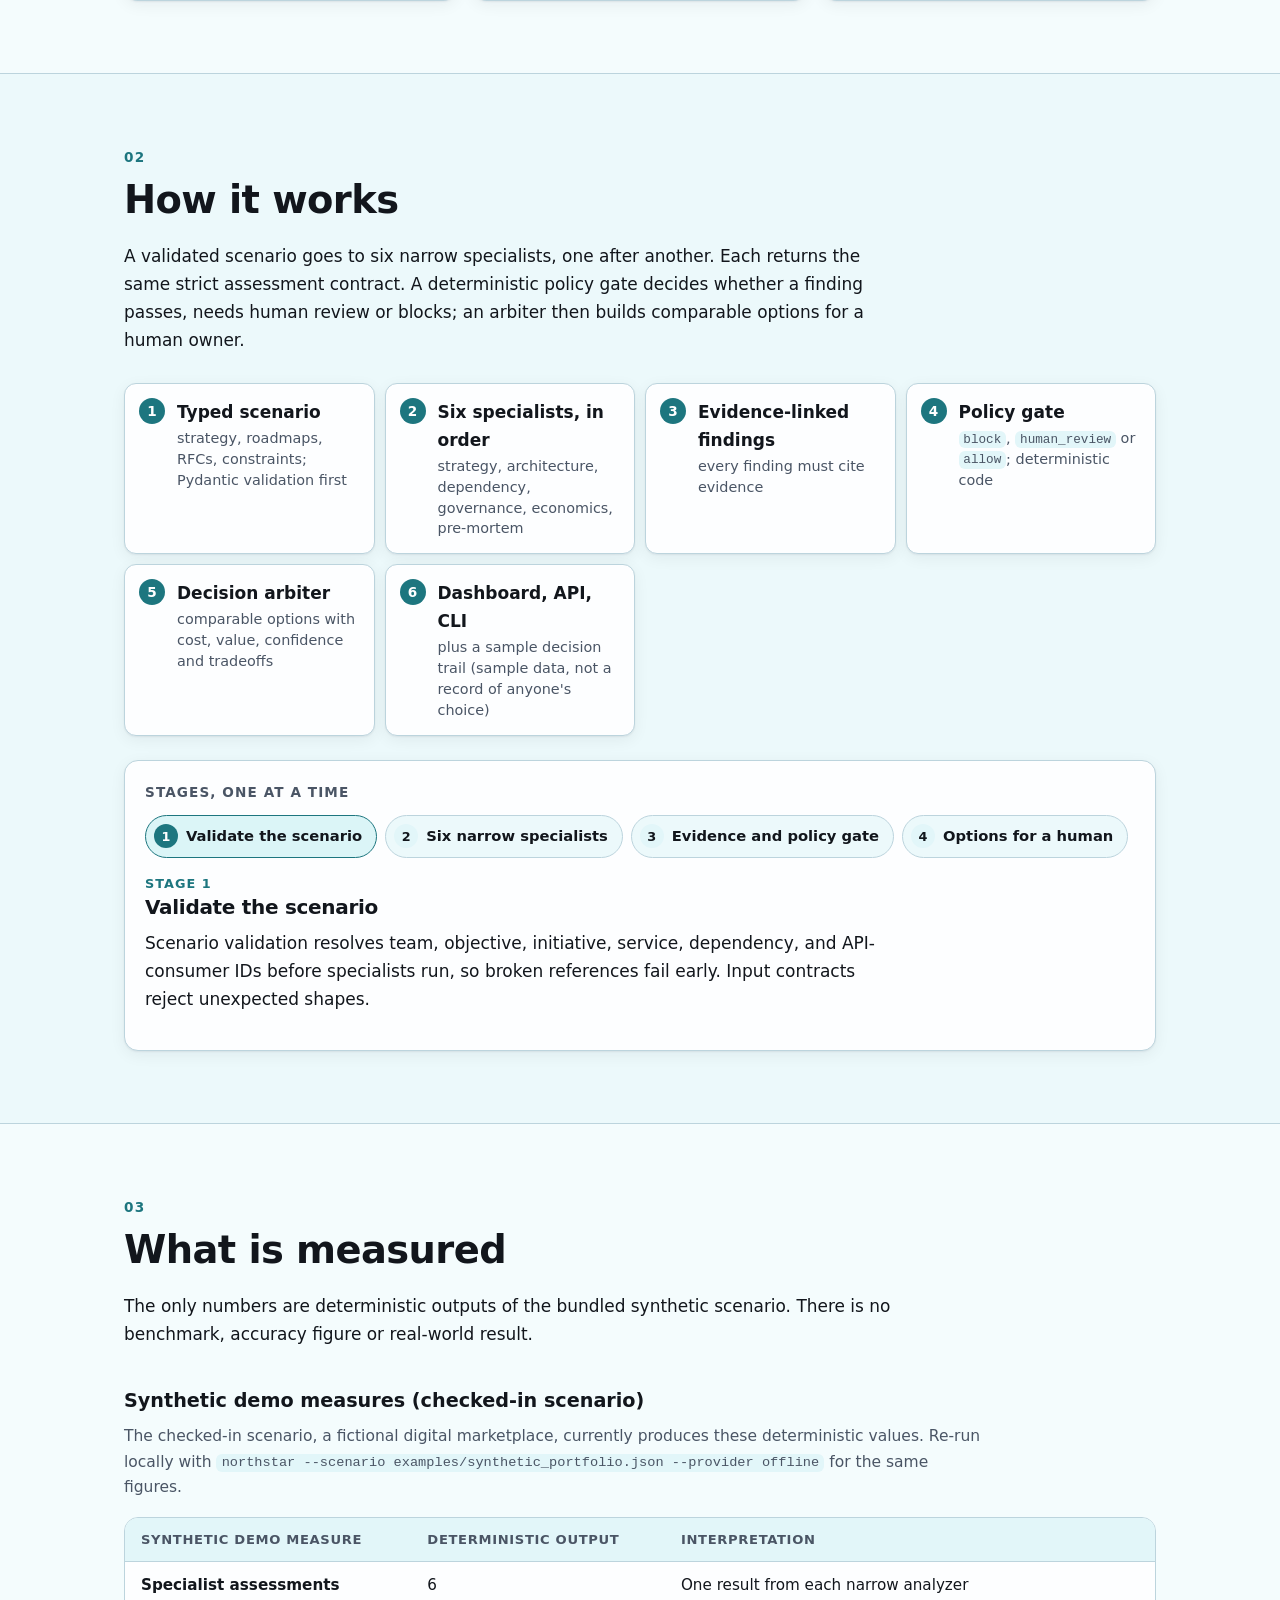
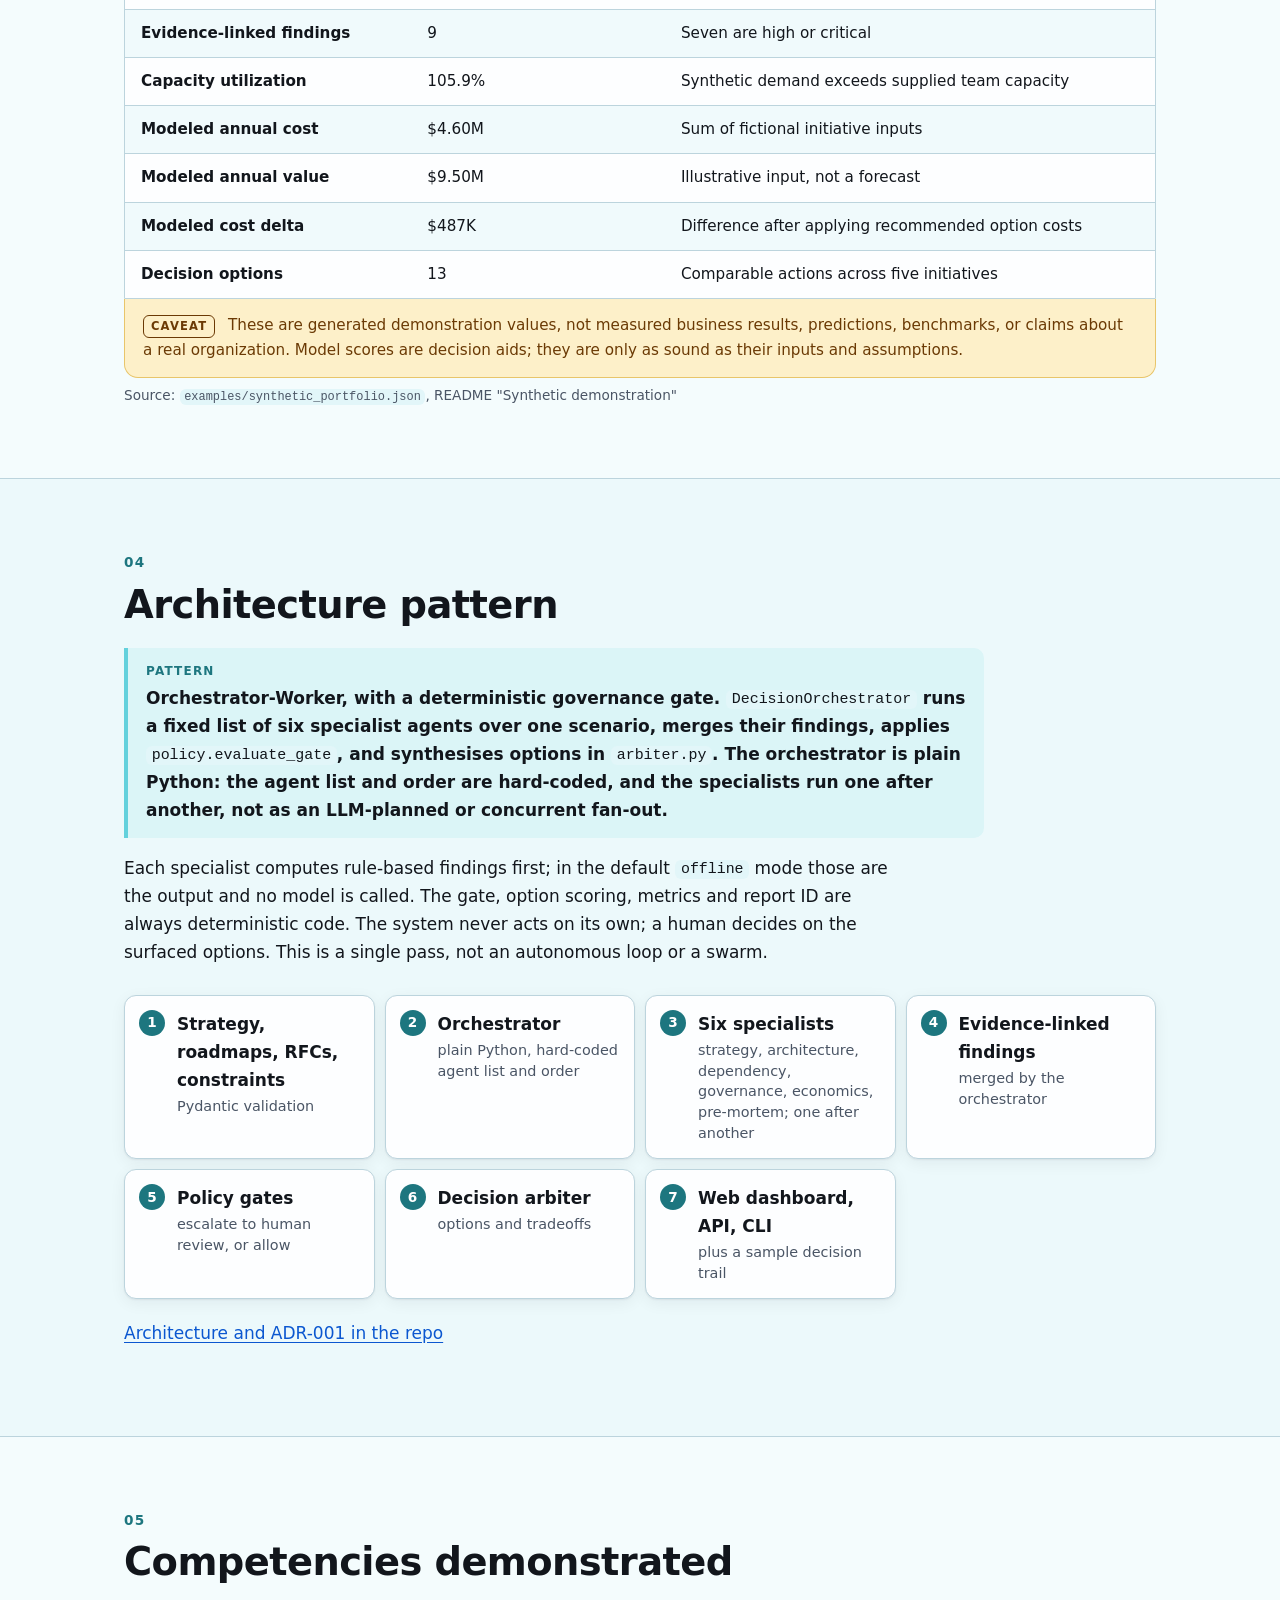
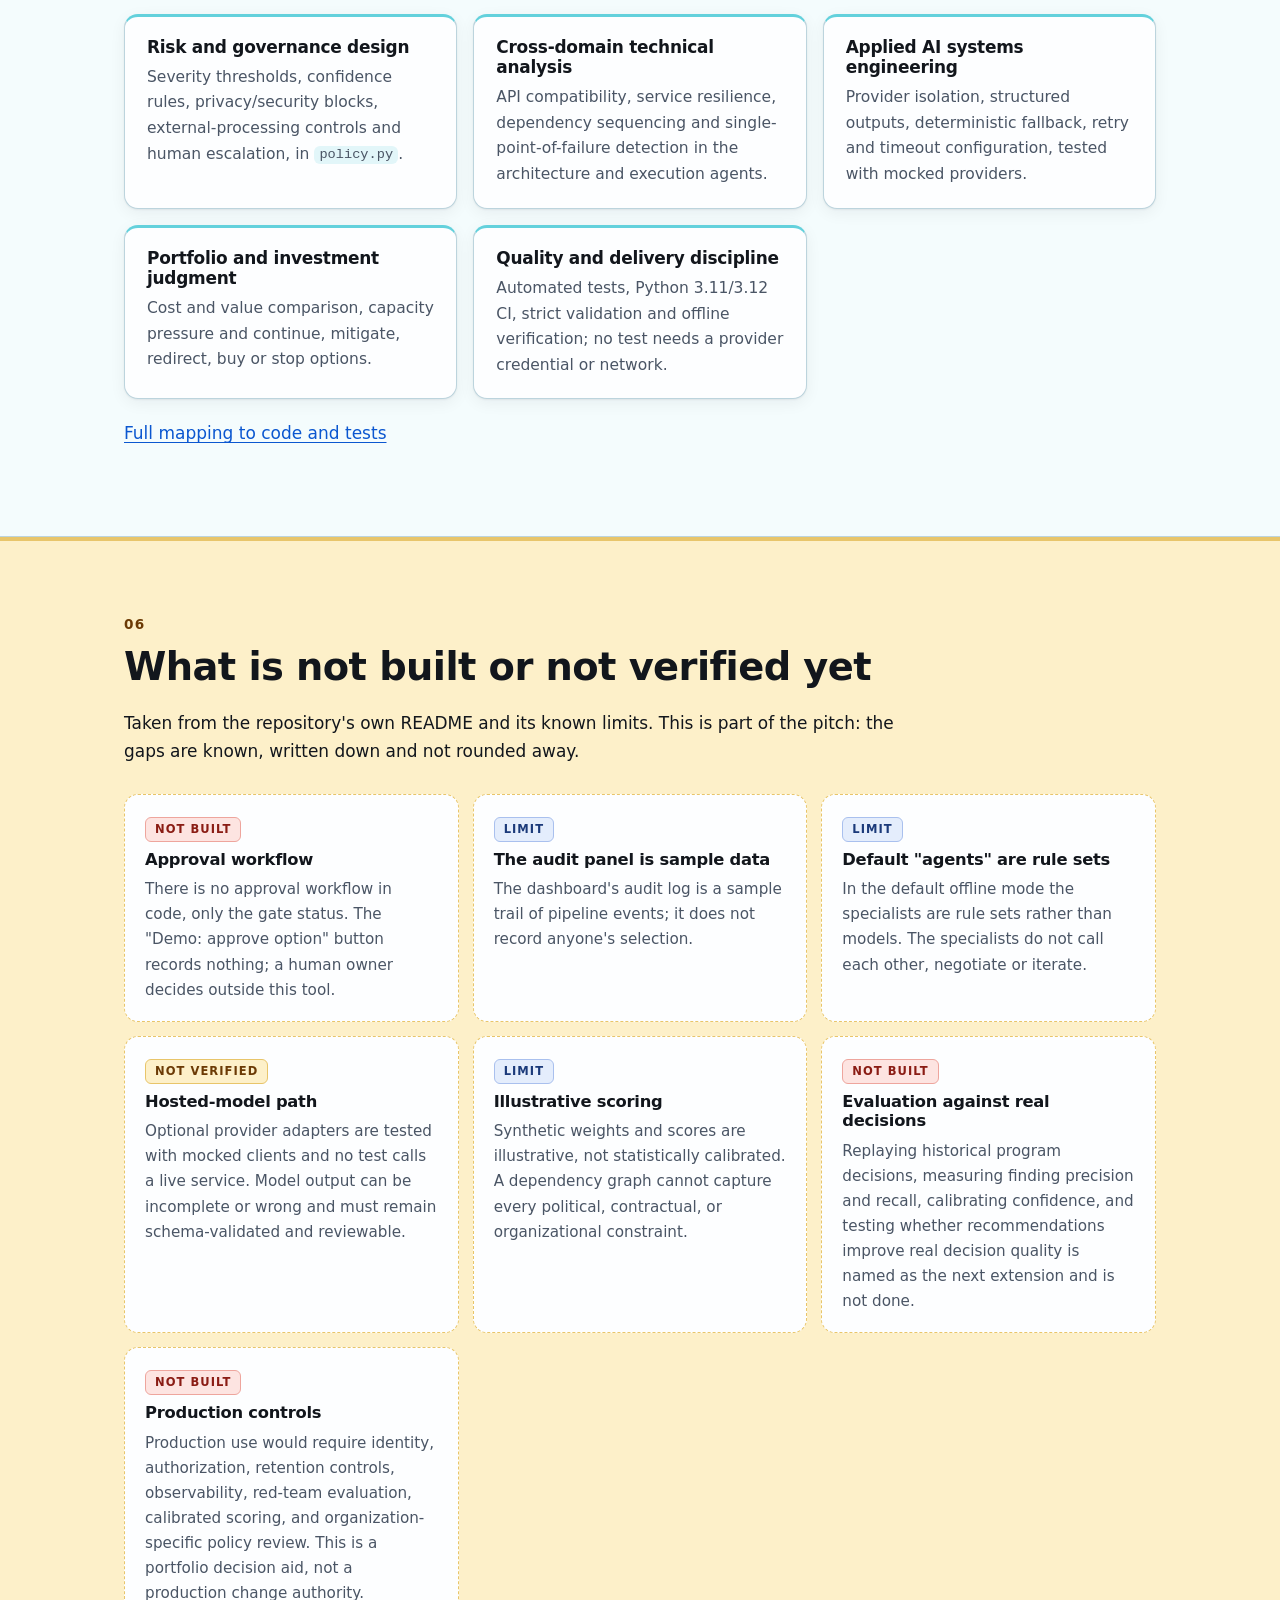
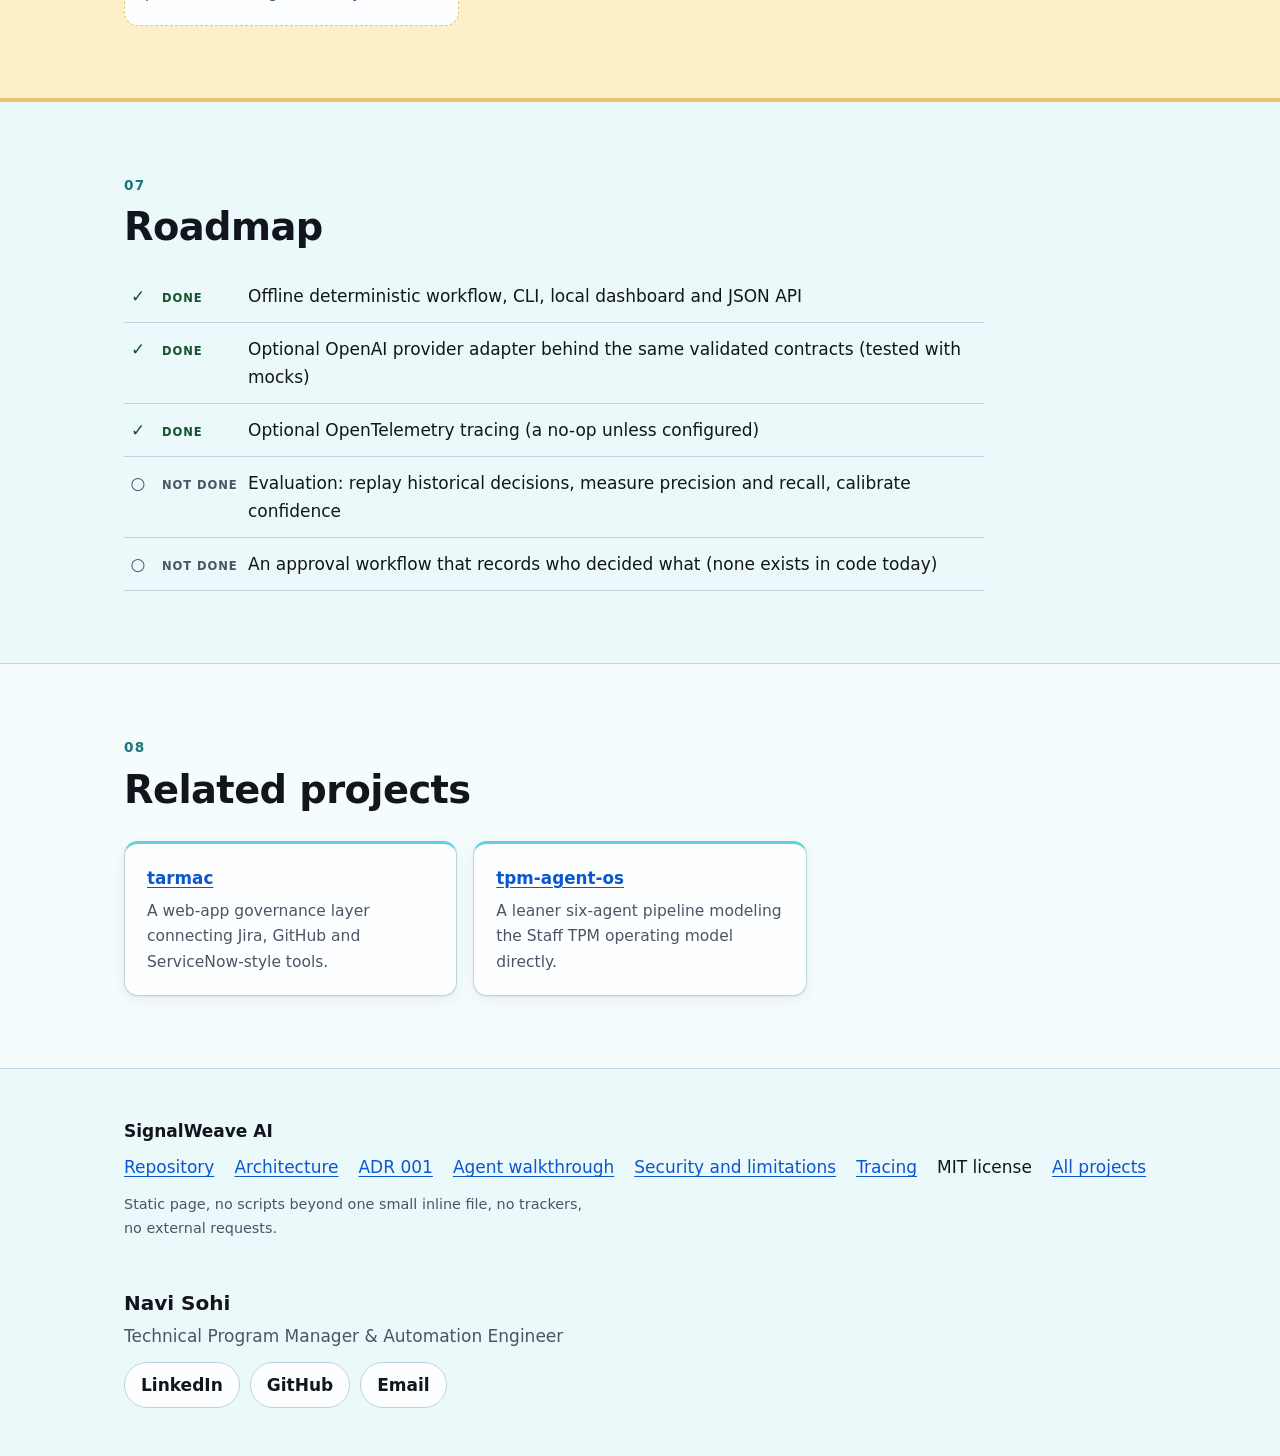
==== commit 71b08770: "Project page: soft tinted light theme Co-Authored-By: Claude Sonnet 5.5 <noreply@anthropic.com>" ====
--- a/site/index.html
+++ b/site/index.html
@@ -8,7 +8,7 @@
 <meta name="description" content="Typed inputs go through six narrow specialists, run one after another. Their evidence-linked findings pass through deterministic policy gates before an arbiter creates comparable **continue, mitigate, redirect, buy, or stop** options. It runs completely offline on synthetic data; the system never approves anything, a human decides outside the tool.">
 <style>/* Shared design system. Per-project accent variables are injected after this file. */
 :root{
-  --bg:#ffffff; --surface:#f5f7fa; --surface-2:#eceff4; --text:#12161c; --muted:#4a5565;
+  --bg:#f4f6fc; --surface:#eaeefa; --surface-2:#dfe5f6; --card:#ffffff; --hero:#e4e9f8; --text:#12161c; --muted:#4a5565;
   --border:#d5dbe3; --link:#0b57d0;
   --ok-bg:#e3f4e8; --ok-fg:#14532d; --ok-bd:#9bd3ad;
   --sim-bg:#fdf0c9; --sim-fg:#6b3a05; --sim-bd:#e8c56a;
@@ -22,7 +22,7 @@
 }
 @media (prefers-color-scheme:dark){
   :root{
-    --bg:#0d1117; --surface:#161b22; --surface-2:#1e252e; --text:#e8ecf2; --muted:#a3adbb;
+    --bg:#0d1117; --surface:#161b22; --surface-2:#1e252e; --card:#161b22; --hero:#1a2030; --text:#e8ecf2; --muted:#a3adbb;
     --border:#2c3541; --link:#8ab4ff;
     --ok-bg:#12301f; --ok-fg:#8be0a6; --ok-bd:#235a37;
     --sim-bg:#3a2a0a; --sim-fg:#fcd34d; --sim-bd:#6b4d12;
@@ -66,7 +66,7 @@
 .btn-small:hover{background:var(--surface-2)}
 
 /* Hero */
-.hero{padding:72px 0 56px;background:radial-gradient(900px 340px at 85% -10%,var(--accent-soft),transparent 70%),var(--bg);border-bottom:1px solid var(--border)}
+.hero{padding:72px 0 56px;background:radial-gradient(900px 340px at 85% -10%,var(--accent-soft),transparent 70%),linear-gradient(180deg,var(--hero),var(--bg));border-bottom:1px solid var(--border)}
 .kicker{color:var(--accent-ink);font-weight:700;font-size:.85rem;letter-spacing:.09em;text-transform:uppercase;margin-bottom:14px}
 .hero h1{font-size:clamp(2.4rem,6vw,4rem);font-weight:800}
 .tagline{font-size:clamp(1.25rem,2.6vw,1.7rem);color:var(--muted);margin:12px 0 22px;font-weight:500;line-height:1.35}
@@ -93,8 +93,8 @@
 .more{margin-top:20px}
 .cards{list-style:none;margin:28px 0 0;padding:0;display:grid;gap:16px}
 .cards-3{grid-template-columns:repeat(auto-fill,minmax(min(100%,300px),1fr))}
-.cards li{background:var(--bg);border:1px solid var(--border);border-radius:var(--radius);padding:20px 22px;border-top:3px solid var(--accent)}
-.section.alt .cards li{background:var(--bg)}
+.cards li{background:var(--card);box-shadow:var(--shadow);border:1px solid var(--border);border-radius:var(--radius);padding:20px 22px;border-top:3px solid var(--accent)}
+.section.alt .cards li{background:var(--card)}
 .cards h3{font-size:1.06rem;margin-bottom:8px}
 .cards p{margin:0;color:var(--muted);font-size:.97rem}
 .related .rel-name{font-weight:700;font-size:1.05rem;display:inline-block;margin-bottom:6px;overflow-wrap:anywhere}
@@ -103,7 +103,7 @@
 .diagram{margin:28px 0;background:#f8fafc;border:1px solid var(--border);border-radius:var(--radius);padding:8px;box-shadow:var(--shadow)}
 .diagram img{border-radius:10px;width:100%}
 .diagram figcaption{color:#475569;font-size:.9rem;padding:10px 12px 6px}
-.stepper{background:var(--bg);border:1px solid var(--border);border-radius:var(--radius);padding:20px}
+.stepper{box-shadow:var(--shadow);background:var(--card);border:1px solid var(--border);border-radius:var(--radius);padding:20px}
 .stepper-hint{color:var(--muted);font-size:.85rem;font-weight:600;margin-bottom:12px;text-transform:uppercase;letter-spacing:.08em}
 .tabs{display:flex;flex-wrap:wrap;gap:8px;margin-bottom:18px}
 .tabs button{font:inherit;font-size:.92rem;font-weight:600;display:inline-flex;align-items:center;gap:8px;padding:8px 14px 8px 8px;border-radius:999px;border:1.5px solid var(--border);background:var(--surface);color:var(--text);cursor:pointer;text-align:left}
@@ -124,7 +124,7 @@
 .result{margin:36px 0 0;padding:0}
 .result figcaption{font-size:1.2rem;font-weight:700;margin-bottom:8px}
 .tbl-context{color:var(--muted);max-width:860px;font-size:.97rem}
-.tbl-scroll{overflow-x:auto;border:1px solid var(--border);border-radius:var(--radius) var(--radius) 0 0;background:var(--bg)}
+.tbl-scroll{overflow-x:auto;border:1px solid var(--border);border-radius:var(--radius) var(--radius) 0 0;background:var(--card)}
 table{border-collapse:collapse;width:100%;font-size:.95rem}
 th,td{text-align:left;padding:11px 16px;border-bottom:1px solid var(--border);vertical-align:top}
 thead th{background:var(--surface-2);font-size:.82rem;text-transform:uppercase;letter-spacing:.05em;color:var(--muted);white-space:nowrap}
@@ -142,7 +142,7 @@
 .pattern{background:var(--accent-soft);border-left:4px solid var(--accent);padding:14px 18px;border-radius:0 10px 10px 0;font-weight:600;max-width:860px}
 .pattern span{display:block;font-size:.75rem;letter-spacing:.1em;text-transform:uppercase;color:var(--accent-ink);margin-bottom:2px}
 .flow{list-style:none;counter-reset:f;margin:28px 0 0;padding:0;display:grid;gap:10px;grid-template-columns:repeat(auto-fill,minmax(min(100%,240px),1fr))}
-.flow li{counter-increment:f;position:relative;background:var(--bg);border:1px solid var(--border);border-radius:12px;padding:14px 16px 14px 52px;min-height:72px}
+.flow li{box-shadow:var(--shadow);counter-increment:f;position:relative;background:var(--card);border:1px solid var(--border);border-radius:12px;padding:14px 16px 14px 52px;min-height:72px}
 .flow li::before{content:counter(f);position:absolute;left:14px;top:14px;width:26px;height:26px;border-radius:50%;background:var(--accent-fill);color:var(--on-accent);display:grid;place-items:center;font-weight:700;font-size:.85rem}
 .flow-label{display:block;font-weight:700}
 .flow-detail{display:block;color:var(--muted);font-size:.9rem;line-height:1.45;margin-top:2px}
@@ -153,7 +153,7 @@
 .section.nb .eyebrow{color:var(--sim-fg)}
 .section.nb h2,.section.nb .lede{color:var(--text)}
 .nb-list{list-style:none;margin:28px 0 0;padding:0;display:grid;gap:14px;grid-template-columns:repeat(auto-fill,minmax(min(100%,320px),1fr))}
-.nb-list li{background:var(--bg);border:1.5px dashed var(--sim-bd);border-radius:var(--radius);padding:18px 20px}
+.nb-list li{background:var(--card);border:1.5px dashed var(--sim-bd);border-radius:var(--radius);padding:18px 20px}
 .nb-list h3{font-size:1.02rem;margin:8px 0}
 .nb-list p{margin:0;color:var(--muted);font-size:.95rem}
 .status{display:inline-block;font-size:.72rem;font-weight:800;letter-spacing:.09em;text-transform:uppercase;padding:2px 9px;border-radius:6px;border:1.5px solid}
@@ -180,12 +180,12 @@
 .contact-name{font-size:1.25rem;font-weight:750;margin:0}
 .contact-role{color:var(--muted);margin:2px 0 12px}
 .contact-links{list-style:none;padding:0;margin:0;display:flex;gap:10px;flex-wrap:wrap}
-.contact-links a{display:inline-block;padding:8px 16px;border-radius:999px;border:1.5px solid var(--border);color:var(--text);font-weight:600;text-decoration:none;background:var(--bg)}
+.contact-links a{display:inline-block;padding:8px 16px;border-radius:999px;border:1.5px solid var(--border);color:var(--text);font-weight:600;text-decoration:none;background:var(--card)}
 .contact-links a:hover{border-color:var(--accent-ink)}
 
 /* Hub */
 .hub-grid{list-style:none;margin:28px 0 0;padding:0;display:grid;gap:24px;grid-template-columns:repeat(auto-fill,minmax(min(100%,440px),1fr))}
-.hub-card{background:var(--bg);border:1px solid var(--border);border-radius:18px;padding:18px;box-shadow:var(--shadow);display:flex;flex-direction:column;border-top:4px solid var(--accent)}
+.hub-card{background:linear-gradient(180deg,var(--wash,var(--card)),var(--card) 55%);border:1px solid var(--border);border-radius:18px;padding:18px;box-shadow:var(--shadow);display:flex;flex-direction:column;border-top:4px solid var(--accent)}
 .hub-card img{border-radius:12px;margin-bottom:16px}
 .hub-card h2{font-size:1.6rem;margin:0 0 4px}
 .hub-card h2 a{color:var(--text);text-decoration:none}
@@ -217,12 +217,12 @@
   html{scroll-behavior:auto}
   *{transition:none!important;animation:none!important}
 }
-@media print{.site-header,.skip{display:none}}
+@media print{.site-header,.skip{display:none}body,.hero,.section,.section.alt,.site-footer{background:#fff!important}}
 thead code{text-transform:none;background:none;padding:0;letter-spacing:0}
 .diagram-scroll{border-radius:10px}
 .scroll-hint{display:none;color:var(--muted);font-size:.85rem;margin:-14px 0 20px}
 .hero h1+.summary{margin-top:20px}
-:root{--accent:#63d1dc;--accent-ink:#1d7a83;--accent-fill:#1d7a83;--on-accent:#ffffff;--accent-soft:#63d1dc1f;}@media (prefers-color-scheme:dark){:root{--accent-ink:#63d1dc;--accent-fill:#63d1dc;--on-accent:#0b0f14;--accent-soft:#63d1dc26;}}</style>
+:root{--bg:#f4fcfd;--surface:#ecf9fb;--surface-2:#e2f6f9;--card:#fdfeff;--hero:#e6f8f9;--border:#bcd4dd;--accent:#63d1dc;--accent-ink:#1d767f;--accent-fill:#1d767f;--on-accent:#ffffff;--accent-soft:#dbf5f7;}@media (prefers-color-scheme:dark){:root{--bg:#121e25;--surface:#15252b;--surface-2:#182d34;--card:#1b282f;--hero:#192f36;--border:#324a56;--accent:#63d1dc;--accent-ink:#63d1dc;--accent-fill:#63d1dc;--on-accent:#0b0f14;--accent-soft:#1c373e;}}</style>
 </head>
 <body>
 <a class="skip" href="#main">Skip to content</a><header class="site-header"><div class="wrap bar"><a class="brand" href="https://plainjane20.github.io/projects/"><span class="brand-dot" aria-hidden="true"></span>SignalWeave AI</a><nav aria-label="Sections"><a href="#problem">Problem</a><a href="#how">How it works</a><a href="#measured">Measured</a><a href="#architecture">Architecture</a><a href="#competencies">Competencies</a><a href="#not-built">Not built</a><a href="#roadmap">Roadmap</a></nav><a class="btn-small" href="https://github.com/PlainJane20/signalweave-ai" rel="noopener noreferrer" target="_blank">GitHub repo</a></div></header><main id="main"><section class="hero" aria-labelledby="hero-h"><div class="wrap"><p class="kicker">Portfolio project: program decision support with governance</p><h1 id="hero-h">SignalWeave AI</h1><p class="tagline">Six specialist agents, one deterministic policy gate, human-owned decisions</p><p class="summary">Typed inputs go through six narrow specialists, run one after another. Their evidence-linked findings pass through deterministic policy gates before an arbiter creates comparable <strong>continue, mitigate, redirect, buy, or stop</strong> options. It runs completely offline on synthetic data; the system never approves anything, a human decides outside the tool.</p><p class="cta"><a class="btn btn-primary" href="#measured">See what is measured</a><a class="btn btn-ghost" href="https://github.com/PlainJane20/signalweave-ai" rel="noopener noreferrer" target="_blank">View the repo</a><a class="btn btn-ghost" href="#not-built">What is not built</a></p><ul class="chips" aria-label="Status"><li class="chip chip-ok">48 tests passing (counted locally)</li><li class="chip chip-ok">Latest CI run passed (checked)</li><li class="chip chip-sim">Synthetic data only</li><li class="chip chip-sim">Default mode: rule sets, no model called</li><li class="chip chip-warn">Approve button records nothing</li><li class="chip chip-warn">Audit panel is sample data</li></ul><img class="banner" src="assets/banner.svg" alt="SignalWeave AI banner: evidence-backed technical program decisions" width="1200" height="320"></div></section><section id="problem" class="section " aria-labelledby="problem-h"><div class="wrap"><p class="eyebrow"><span>01</span></p><h2 id="problem-h">The problem</h2><p class="lede">Large programs rarely fail because one team cannot execute a ticket. They fail at the seams: an API ships after its consumer, two roadmaps assume the same scarce engineers, a privacy review starts too late, or a single service silently becomes the critical path.</p><p class="lede">Traditional status dashboards describe these conditions after they happen. SignalWeave is designed to expose them while leaders can still act. AI can widen the field of analysis, but it should not hide evidence, collapse uncertainty, or automate executive accountability.</p><ul class="cards cards-3"><li><h3>Status is reported by team</h3><p>Traditional dashboards report status by team; complex programs fail in the seams between those teams. SignalWeave analyzes the seams.</p></li><li><h3>One opaque score is not a decision</h3><p>SignalWeave presents multiple actions with cost, value, confidence, and modeled risk reduction so uncertainty stays visible.</p></li><li><h3>A confident answer with no source</h3><p><code>Finding.evidence</code> cannot be empty, preventing an agent from returning a confident recommendation with no traceable source.</p></li></ul></div></section><section id="how" class="section alt" aria-labelledby="how-h"><div class="wrap"><p class="eyebrow"><span>02</span></p><h2 id="how-h">How it works</h2><p class="lede">A validated scenario goes to six narrow specialists, one after another. Each returns the same strict assessment contract. A deterministic policy gate decides whether a finding passes, needs human review or blocks; an arbiter then builds comparable options for a human owner.</p><ol class="flow"><li><span class="flow-label">Typed scenario</span><span class="flow-detail">strategy, roadmaps, RFCs, constraints; Pydantic validation first</span></li><li><span class="flow-label">Six specialists, in order</span><span class="flow-detail">strategy, architecture, dependency, governance, economics, pre-mortem</span></li><li><span class="flow-label">Evidence-linked findings</span><span class="flow-detail">every finding must cite evidence</span></li><li><span class="flow-label">Policy gate</span><span class="flow-detail"><code>block</code>, <code>human_review</code> or <code>allow</code>; deterministic code</span></li><li><span class="flow-label">Decision arbiter</span><span class="flow-detail">comparable options with cost, value, confidence and tradeoffs</span></li><li><span class="flow-label">Dashboard, API, CLI</span><span class="flow-detail">plus a sample decision trail (sample data, not a record of anyone&#x27;s choice)</span></li></ol><div class="stepper" data-stepper><p class="stepper-hint">Stages, one at a time</p><div class="tabs" role="tablist" aria-label="Stages"><button type="button" role="tab" id="tab-0" aria-controls="panel-0" aria-selected="true" tabindex="0"><span class="tab-n">1</span><span class="tab-t">Validate the scenario</span></button><button type="button" role="tab" id="tab-1" aria-controls="panel-1" aria-selected="false" tabindex="-1"><span class="tab-n">2</span><span class="tab-t">Six narrow specialists</span></button><button type="button" role="tab" id="tab-2" aria-controls="panel-2" aria-selected="false" tabindex="-1"><span class="tab-n">3</span><span class="tab-t">Evidence and policy gate</span></button><button type="button" role="tab" id="tab-3" aria-controls="panel-3" aria-selected="false" tabindex="-1"><span class="tab-n">4</span><span class="tab-t">Options for a human</span></button></div><div class="panels"><div role="tabpanel" id="panel-0" aria-labelledby="tab-0" class="panel"><h3><span class="panel-n">Stage 1</span> Validate the scenario</h3><p>Scenario validation resolves team, objective, initiative, service, dependency, and API-consumer IDs before specialists run, so broken references fail early. Input contracts reject unexpected shapes.</p></div><div role="tabpanel" id="panel-1" aria-labelledby="tab-1" class="panel" data-later><h3><span class="panel-n">Stage 2</span> Six narrow specialists</h3><p>Each agent owns one analytical lens and returns the same strict <code>AgentAssessment</code> contract. They run one after another and do not call each other, negotiate or iterate.</p><p class="panel-note">In the default <code>offline</code> mode these agents are rule sets, not models. With <code>NORTHSTAR_PROVIDER=openai</code> a model&#x27;s structured assessment replaces the rule-based one, and any provider error falls back to the rules.</p></div><div role="tabpanel" id="panel-2" aria-labelledby="tab-2" class="panel" data-later><h3><span class="panel-n">Stage 3</span> Evidence and policy gate</h3><p>The gate returns <code>block</code>, <code>human_review</code> or <code>allow</code>. High severity, low confidence, irreversible, privacy or security findings are escalated for human review. Agent output is treated as untrusted data until schema validation and policy evaluation succeed.</p></div><div role="tabpanel" id="panel-3" aria-labelledby="tab-3" class="panel" data-later><h3><span class="panel-n">Stage 4</span> Options for a human</h3><p>The arbiter creates comparable options with confidence, evidence, owners and the human approvals they would require. Approval itself happens outside the tool.</p><p class="panel-note">There is no approval workflow in code, only the gate status. The dashboard&#x27;s &quot;Demo: approve option&quot; button just updates on-page text, is labelled as a demonstration, and records nothing.</p></div></div></div></div></section><section id="measured" class="section " aria-labelledby="measured-h"><div class="wrap"><p class="eyebrow"><span>03</span></p><h2 id="measured-h">What is measured</h2><p class="lede">The only numbers are deterministic outputs of the bundled synthetic scenario. There is no benchmark, accuracy figure or real-world result.</p><figure class="result" aria-labelledby="tbl-0-cap"><figcaption id="tbl-0-cap">Synthetic demo measures (checked-in scenario)</figcaption><p class="tbl-context">The checked-in scenario, a fictional digital marketplace, currently produces these deterministic values. Re-run locally with <code>northstar --scenario examples/synthetic_portfolio.json --provider offline</code> for the same figures.</p><div class="tbl-scroll wide" role="region" aria-labelledby="tbl-0-cap" tabindex="0"><table><thead><tr><th scope="col">Synthetic demo measure</th><th scope="col">Deterministic output</th><th scope="col">Interpretation</th></tr></thead><tbody><tr><th scope="row">Specialist assessments</th><td>6</td><td>One result from each narrow analyzer</td></tr><tr><th scope="row">Evidence-linked findings</th><td>9</td><td>Seven are high or critical</td></tr><tr><th scope="row">Capacity utilization</th><td>105.9%</td><td>Synthetic demand exceeds supplied team capacity</td></tr><tr><th scope="row">Modeled annual cost</th><td>$4.60M</td><td>Sum of fictional initiative inputs</td></tr><tr><th scope="row">Modeled annual value</th><td>$9.50M</td><td>Illustrative input, not a forecast</td></tr><tr><th scope="row">Modeled cost delta</th><td>$487K</td><td>Difference after applying recommended option costs</td></tr><tr><th scope="row">Decision options</th><td>13</td><td>Comparable actions across five initiatives</td></tr></tbody></table></div><p class="caveat"><span class="caveat-label">Caveat</span> These are generated demonstration values, not measured business results, predictions, benchmarks, or claims about a real organization. Model scores are decision aids; they are only as sound as their inputs and assumptions.</p><p class="tbl-source">Source: <code>examples/synthetic_portfolio.json</code>, README &quot;Synthetic demonstration&quot;</p></figure></div></section><section id="architecture" class="section alt" aria-labelledby="architecture-h"><div class="wrap"><p class="eyebrow"><span>04</span></p><h2 id="architecture-h">Architecture pattern</h2><p class="pattern"><span>Pattern</span> Orchestrator-Worker, with a deterministic governance gate. <code>DecisionOrchestrator</code> runs a fixed list of six specialist agents over one scenario, merges their findings, applies <code>policy.evaluate_gate</code>, and synthesises options in <code>arbiter.py</code>. The orchestrator is plain Python: the agent list and order are hard-coded, and the specialists run one after another, not as an LLM-planned or concurrent fan-out.</p><p class="lede">Each specialist computes rule-based findings first; in the default <code>offline</code> mode those are the output and no model is called. The gate, option scoring, metrics and report ID are always deterministic code. The system never acts on its own; a human decides on the surfaced options. This is a single pass, not an autonomous loop or a swarm.</p><ol class="flow"><li><span class="flow-label">Strategy, roadmaps, RFCs, constraints</span><span class="flow-detail">Pydantic validation</span></li><li><span class="flow-label">Orchestrator</span><span class="flow-detail">plain Python, hard-coded agent list and order</span></li><li><span class="flow-label">Six specialists</span><span class="flow-detail">strategy, architecture, dependency, governance, economics, pre-mortem; one after another</span></li><li><span class="flow-label">Evidence-linked findings</span><span class="flow-detail">merged by the orchestrator</span></li><li><span class="flow-label">Policy gates</span><span class="flow-detail">escalate to human review, or allow</span></li><li><span class="flow-label">Decision arbiter</span><span class="flow-detail">options and tradeoffs</span></li><li><span class="flow-label">Web dashboard, API, CLI</span><span class="flow-detail">plus a sample decision trail</span></li></ol><p class="more"><a href="https://github.com/PlainJane20/signalweave-ai/blob/main/docs/ARCHITECTURE.md" rel="noopener noreferrer" target="_blank">Architecture and ADR-001 in the repo</a></p></div></section><section id="competencies" class="section " aria-labelledby="competencies-h"><div class="wrap"><p class="eyebrow"><span>05</span></p><h2 id="competencies-h">Competencies demonstrated</h2><ul class="cards cards-3"><li><h3>Risk and governance design</h3><p>Severity thresholds, confidence rules, privacy/security blocks, external-processing controls and human escalation, in <code>policy.py</code>.</p></li><li><h3>Cross-domain technical analysis</h3><p>API compatibility, service resilience, dependency sequencing and single-point-of-failure detection in the architecture and execution agents.</p></li><li><h3>Applied AI systems engineering</h3><p>Provider isolation, structured outputs, deterministic fallback, retry and timeout configuration, tested with mocked providers.</p></li><li><h3>Portfolio and investment judgment</h3><p>Cost and value comparison, capacity pressure and continue, mitigate, redirect, buy or stop options.</p></li><li><h3>Quality and delivery discipline</h3><p>Automated tests, Python 3.11/3.12 CI, strict validation and offline verification; no test needs a provider credential or network.</p></li></ul><p class="more"><a href="https://github.com/PlainJane20/signalweave-ai/blob/main/docs/COMPETENCY_MAP.md" rel="noopener noreferrer" target="_blank">Full mapping to code and tests</a></p></div></section><section id="not-built" class="section nb" aria-labelledby="not-built-h"><div class="wrap"><p class="eyebrow"><span>06</span></p><h2 id="not-built-h">What is not built or not verified yet</h2><p class="lede">Taken from the repository&#x27;s own README and its known limits. This is part of the pitch: the gaps are known, written down and not rounded away.</p><ul class="nb-list"><li><span class="status status-not-built">not built</span><h3>Approval workflow</h3><p>There is no approval workflow in code, only the gate status. The &quot;Demo: approve option&quot; button records nothing; a human owner decides outside this tool.</p></li><li><span class="status status-limit">limit</span><h3>The audit panel is sample data</h3><p>The dashboard&#x27;s audit log is a sample trail of pipeline events; it does not record anyone&#x27;s selection.</p></li><li><span class="status status-limit">limit</span><h3>Default &quot;agents&quot; are rule sets</h3><p>In the default offline mode the specialists are rule sets rather than models. The specialists do not call each other, negotiate or iterate.</p></li><li><span class="status status-not-verified">not verified</span><h3>Hosted-model path</h3><p>Optional provider adapters are tested with mocked clients and no test calls a live service. Model output can be incomplete or wrong and must remain schema-validated and reviewable.</p></li><li><span class="status status-limit">limit</span><h3>Illustrative scoring</h3><p>Synthetic weights and scores are illustrative, not statistically calibrated. A dependency graph cannot capture every political, contractual, or organizational constraint.</p></li><li><span class="status status-not-built">not built</span><h3>Evaluation against real decisions</h3><p>Replaying historical program decisions, measuring finding precision and recall, calibrating confidence, and testing whether recommendations improve real decision quality is named as the next extension and is not done.</p></li><li><span class="status status-not-built">not built</span><h3>Production controls</h3><p>Production use would require identity, authorization, retention controls, observability, red-team evaluation, calibrated scoring, and organization-specific policy review. This is a portfolio decision aid, not a production change authority.</p></li></ul></div></section><section id="roadmap" class="section alt" aria-labelledby="roadmap-h"><div class="wrap"><p class="eyebrow"><span>07</span></p><h2 id="roadmap-h">Roadmap</h2><ul class="roadmap"><li class="done"><span class="road-mark" aria-hidden="true">&#10003;</span><span class="road-state">Done</span><span class="road-text">Offline deterministic workflow, CLI, local dashboard and JSON API</span></li><li class="done"><span class="road-mark" aria-hidden="true">&#10003;</span><span class="road-state">Done</span><span class="road-text">Optional OpenAI provider adapter behind the same validated contracts (tested with mocks)</span></li><li class="done"><span class="road-mark" aria-hidden="true">&#10003;</span><span class="road-state">Done</span><span class="road-text">Optional OpenTelemetry tracing (a no-op unless configured)</span></li><li class="todo"><span class="road-mark" aria-hidden="true">&#9675;</span><span class="road-state">Not done</span><span class="road-text">Evaluation: replay historical decisions, measure precision and recall, calibrate confidence</span></li><li class="todo"><span class="road-mark" aria-hidden="true">&#9675;</span><span class="road-state">Not done</span><span class="road-text">An approval workflow that records who decided what (none exists in code today)</span></li></ul></div></section><section id="related" class="section " aria-labelledby="related-h"><div class="wrap"><p class="eyebrow"><span>08</span></p><h2 id="related-h">Related projects</h2><ul class="cards cards-3 related"><li><a class="rel-name" href="https://github.com/PlainJane20/tarmac" rel="noopener noreferrer" target="_blank">tarmac</a><p>A web-app governance layer connecting Jira, GitHub and ServiceNow-style tools.</p></li><li><a class="rel-name" href="https://github.com/PlainJane20/tpm-agent-os" rel="noopener noreferrer" target="_blank">tpm-agent-os</a><p>A leaner six-agent pipeline modeling the Staff TPM operating model directly.</p></li></ul></div></section></main><footer class="site-footer"><div class="wrap foot"><div><p class="foot-title">SignalWeave AI</p><ul class="foot-links"><li><a href="https://github.com/PlainJane20/signalweave-ai" rel="noopener noreferrer" target="_blank">Repository</a></li><li><a href="https://github.com/PlainJane20/signalweave-ai/blob/main/docs/ARCHITECTURE.md" rel="noopener noreferrer" target="_blank">Architecture</a></li><li><a href="https://github.com/PlainJane20/signalweave-ai/blob/main/docs/adr/001-human-governed-orchestration.md" rel="noopener noreferrer" target="_blank">ADR 001</a></li><li><a href="https://github.com/PlainJane20/signalweave-ai/blob/main/docs/AGENT_WALKTHROUGH.md" rel="noopener noreferrer" target="_blank">Agent walkthrough</a></li><li><a href="https://github.com/PlainJane20/signalweave-ai/blob/main/docs/SECURITY.md" rel="noopener noreferrer" target="_blank">Security and limitations</a></li><li><a href="https://github.com/PlainJane20/signalweave-ai/blob/main/docs/TRACING.md" rel="noopener noreferrer" target="_blank">Tracing</a></li><li>MIT license</li><li><a href="https://plainjane20.github.io/projects/">All projects</a></li></ul><p class="foot-note">Static page, no scripts beyond one small inline file, no trackers, no external requests.</p></div><div class="contact" id="contact"><p class="contact-name">Navi Sohi</p><p class="contact-role">Technical Program Manager &amp; Automation Engineer</p><ul class="contact-links"><li><a href="https://www.linkedin.com/in/navisohi/" rel="noopener noreferrer" target="_blank">LinkedIn</a></li><li><a href="https://github.com/PlainJane20" rel="noopener noreferrer" target="_blank">GitHub</a></li><li><a href="mailto:nks.ai.dev@gmail.com">Email</a></li></ul></div></div></footer>
